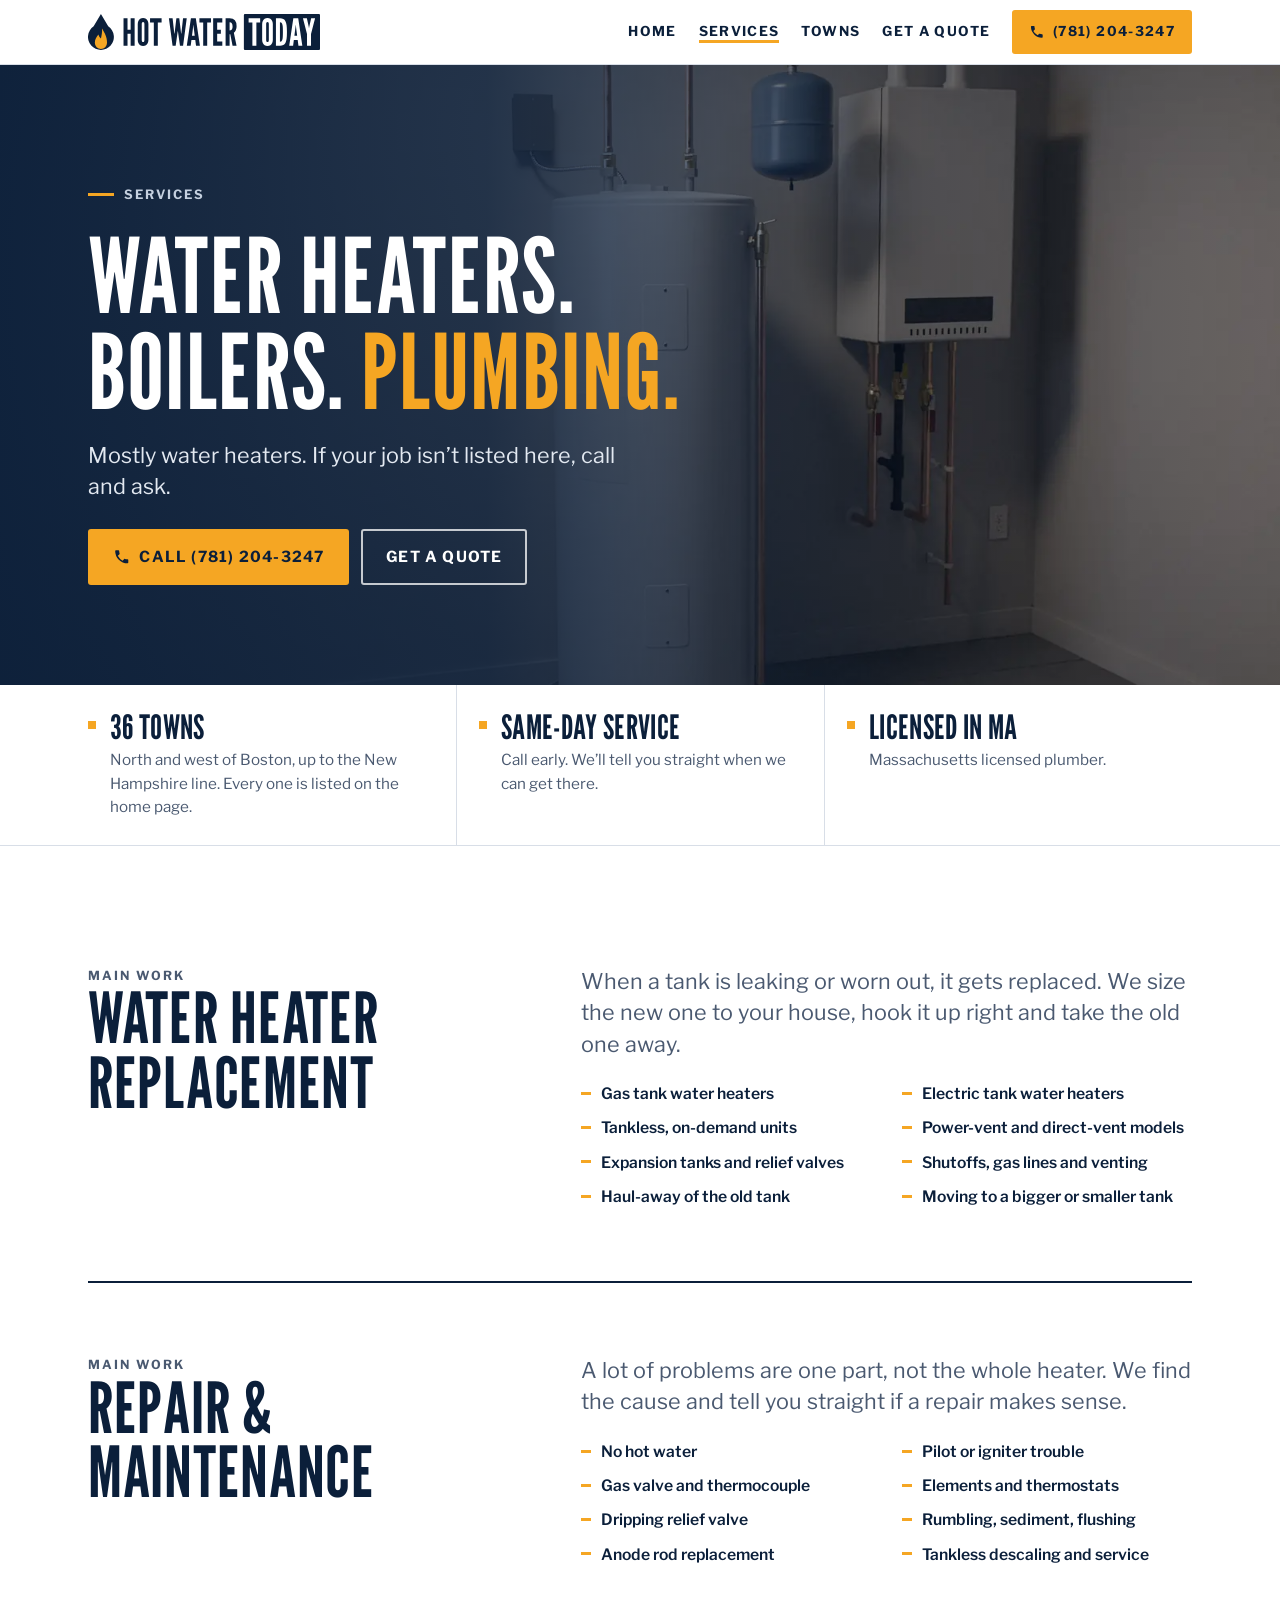
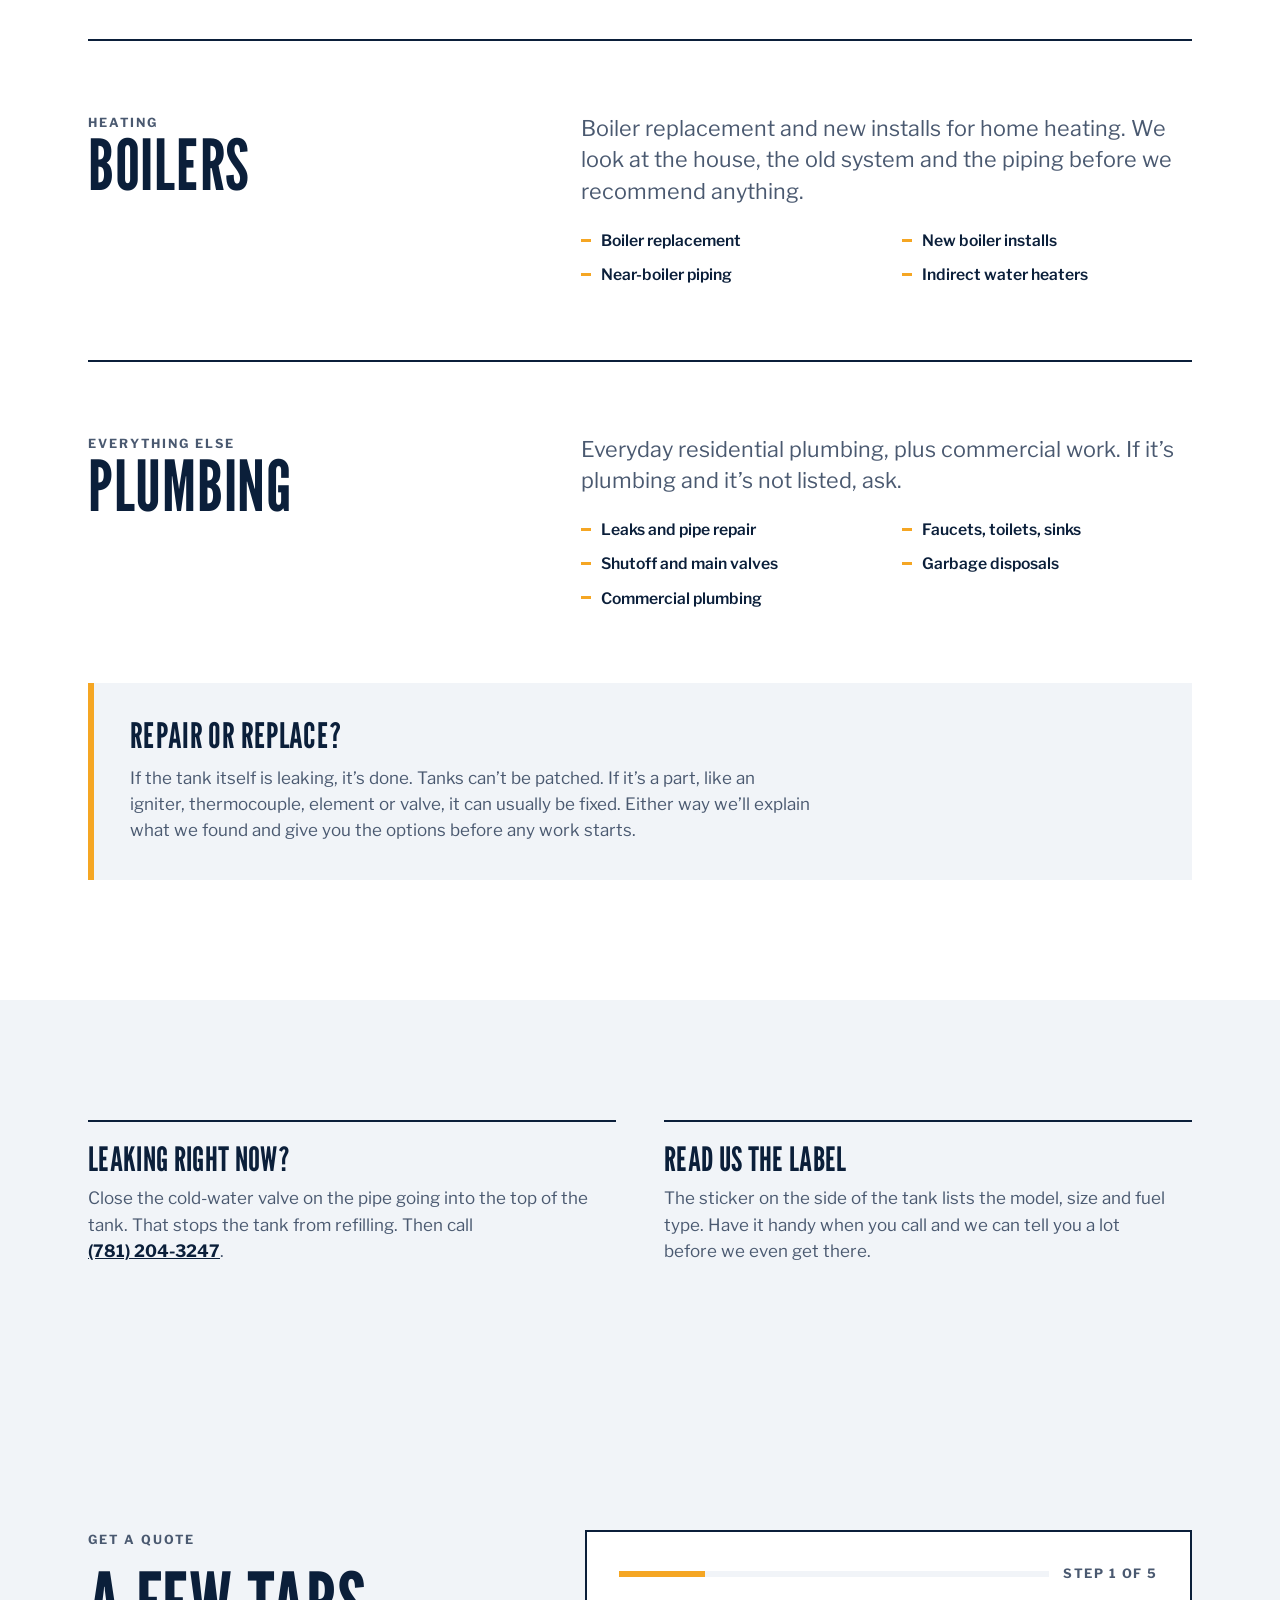
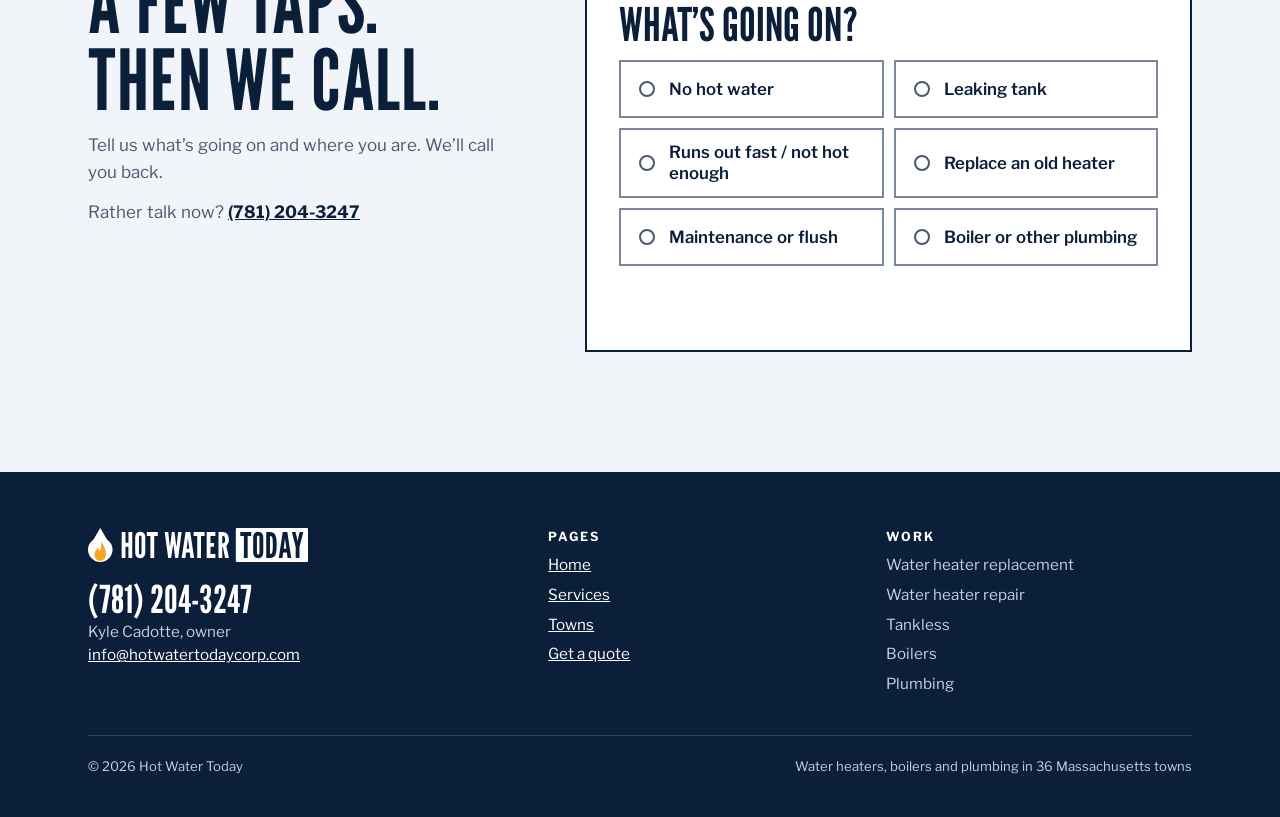
==== services.html @ 6592f3d6 "Hot Water Today Launch Pack site" ====
<!doctype html>
<html lang="en">
<head>
<meta charset="utf-8">
<meta name="viewport" content="width=device-width, initial-scale=1, viewport-fit=cover">
<title>Services | Hot Water Today | Water Heaters, Boilers & Plumbing</title>
<meta name="description" content="Water heater replacement and repair (gas, electric, tankless), boiler installs and residential and commercial plumbing in 36 Massachusetts towns. Call (781) 204-3247.">
<link rel="canonical" href="https://www.hotwatertodaycorp.com/services.html">
<meta name="theme-color" content="#0B1F3A">
<link rel="icon" href="favicon.svg" type="image/svg+xml">
<link rel="apple-touch-icon" href="apple-touch-icon.png">
<meta property="og:type" content="website">
<meta property="og:title" content="Services | Hot Water Today | Water Heaters, Boilers & Plumbing">
<meta property="og:description" content="Water heater replacement and repair (gas, electric, tankless), boiler installs and residential and commercial plumbing in 36 Massachusetts towns. Call (781) 204-3247.">
<meta property="og:image" content="https://www.hotwatertodaycorp.com/assets/og.jpg">
<link rel="preload" href="assets/fonts/league-gothic.woff2" as="font" type="font/woff2" crossorigin>
<link rel="preload" as="image" type="image/webp" imagesrcset="assets/img/utility-640.webp 640w, assets/img/utility-1024.webp 1024w, assets/img/utility-1600.webp 1600w" imagesizes="100vw">
<link rel="stylesheet" href="assets/site.css">
<script type="application/ld+json">
{"@context":"https://schema.org","@type":"Plumber","name":"Hot Water Today","founder":{"@type":"Person","name":"Kyle Cadotte"},"telephone":"+17812043247","email":"info@hotwatertodaycorp.com","url":"https://www.hotwatertodaycorp.com/","image":"https://www.hotwatertodaycorp.com/assets/og.jpg","areaServed":[{"@type":"City","name":"Andover, MA"}, {"@type":"City","name":"Arlington, MA"}, {"@type":"City","name":"Bedford, MA"}, {"@type":"City","name":"Belmont, MA"}, {"@type":"City","name":"Billerica, MA"}, {"@type":"City","name":"Brighton, MA"}, {"@type":"City","name":"Brookline, MA"}, {"@type":"City","name":"Burlington, MA"}, {"@type":"City","name":"Cambridge, MA"}, {"@type":"City","name":"Chelsea, MA"}, {"@type":"City","name":"Chelmsford, MA"}, {"@type":"City","name":"Dracut, MA"}, {"@type":"City","name":"Everett, MA"}, {"@type":"City","name":"Haverhill, MA"}, {"@type":"City","name":"Lawrence, MA"}, {"@type":"City","name":"Lexington, MA"}, {"@type":"City","name":"Lowell, MA"}, {"@type":"City","name":"Lynnfield, MA"}, {"@type":"City","name":"Malden, MA"}, {"@type":"City","name":"Medford, MA"}, {"@type":"City","name":"Melrose, MA"}, {"@type":"City","name":"Methuen, MA"}, {"@type":"City","name":"Newton, MA"}, {"@type":"City","name":"North Andover, MA"}, {"@type":"City","name":"North Reading, MA"}, {"@type":"City","name":"Reading, MA"}, {"@type":"City","name":"Revere, MA"}, {"@type":"City","name":"Saugus, MA"}, {"@type":"City","name":"Somerville, MA"}, {"@type":"City","name":"Stoneham, MA"}, {"@type":"City","name":"Tewksbury, MA"}, {"@type":"City","name":"Tyngsborough, MA"}, {"@type":"City","name":"Wakefield, MA"}, {"@type":"City","name":"Waltham, MA"}, {"@type":"City","name":"Wilmington, MA"}, {"@type":"City","name":"Woburn, MA"}]}
</script>
</head>
<body>
<a class="skip" href="#main">Skip to content</a>
<header class="site-header">
  <div class="wrap">
    <a class="brand" href="index.html" aria-label="Hot Water Today home"><img src="assets/logo.svg" alt="Hot Water Today" width="852" height="132"></a>
    <nav class="nav" aria-label="Main">
      <a class="wide" href="index.html">Home</a>
      <a href="services.html" aria-current="page">Services</a>
      <a class="wide" href="index.html#towns">Towns</a>
      <a class="wide" href="index.html#quote">Get a quote</a>
      <a class="btn btn-amber" href="tel:+17812043247"><svg viewBox="0 0 24 24" aria-hidden="true" fill="currentColor"><path d="M6.6 10.8a15.1 15.1 0 0 0 6.6 6.6l2.2-2.2c.3-.3.7-.4 1-.2 1.1.4 2.3.6 3.6.6.6 0 1 .4 1 1V20c0 .6-.4 1-1 1A17 17 0 0 1 3 4c0-.6.4-1 1-1h3.5c.6 0 1 .4 1 1 0 1.3.2 2.5.6 3.6.1.3 0 .7-.2 1l-2.3 2.2z"/></svg>(781) 204-3247</a>
    </nav>
  </div>
</header>
<main id="main">
<section class="hero compact" aria-labelledby="hero-h">
  <picture class="hero-img"><source type="image/webp" srcset="assets/img/utility-640.webp 640w, assets/img/utility-1024.webp 1024w, assets/img/utility-1600.webp 1600w" sizes="100vw"><img src="assets/img/utility-1024.jpg" srcset="assets/img/utility-640.jpg 640w, assets/img/utility-1024.jpg 1024w, assets/img/utility-1600.jpg 1600w" sizes="100vw" width="1800" height="1200" alt="A white tank water heater in a drain pan with copper piping and an expansion tank, next to a wall-hung boiler" style="object-position:62% 45%" fetchpriority="high"></picture>
  <div class="wrap hero-inner">
    <p class="kicker">Services</p>
    <h1 id="hero-h">Water heaters.<br>Boilers. <span class="hot">Plumbing.</span></h1>
    <p class="lead">Mostly water heaters. If your job isn’t listed here, call and ask.</p>
    <div class="hero-cta">
      <a class="btn btn-amber" href="tel:+17812043247"><svg viewBox="0 0 24 24" aria-hidden="true" fill="currentColor"><path d="M6.6 10.8a15.1 15.1 0 0 0 6.6 6.6l2.2-2.2c.3-.3.7-.4 1-.2 1.1.4 2.3.6 3.6.6.6 0 1 .4 1 1V20c0 .6-.4 1-1 1A17 17 0 0 1 3 4c0-.6.4-1 1-1h3.5c.6 0 1 .4 1 1 0 1.3.2 2.5.6 3.6.1.3 0 .7-.2 1l-2.3 2.2z"/></svg>Call (781) 204-3247</a>
      <a class="btn btn-ghost" href="#quote">Get a quote</a>
    </div>
  </div>
</section>
<section class="proof" aria-label="Service area, availability and license">
  <div class="wrap proof-grid">
    <a class="proof-item" href="index.html#towns"><strong>36 towns</strong><span>North and west of Boston, up to the New Hampshire line. Every one is listed on the home page.</span></a>
    <div class="proof-item"><strong>Same-day service</strong><span>Call early. We’ll tell you straight when we can get there.</span></div>
    <div class="proof-item"><strong>Licensed in MA</strong><span>Massachusetts licensed plumber.</span></div>
  </div>
</section>

<section class="section">
  <div class="wrap">
    <article class="svc-detail" id="replacement">
      <div><p class="label">Main work</p><h2>Water heater replacement</h2></div>
      <div class="svc-body">
        <p class="lead">When a tank is leaking or worn out, it gets replaced. We size the new one to your house, hook it up right and take the old one away.</p>
        <ul class="ticks"><li>Gas tank water heaters</li><li>Electric tank water heaters</li><li>Tankless, on-demand units</li><li>Power-vent and direct-vent models</li><li>Expansion tanks and relief valves</li><li>Shutoffs, gas lines and venting</li><li>Haul-away of the old tank</li><li>Moving to a bigger or smaller tank</li></ul>
      </div>
    </article>

    <article class="svc-detail" id="repair">
      <div><p class="label">Main work</p><h2>Repair &amp; maintenance</h2></div>
      <div class="svc-body">
        <p class="lead">A lot of problems are one part, not the whole heater. We find the cause and tell you straight if a repair makes sense.</p>
        <ul class="ticks"><li>No hot water</li><li>Pilot or igniter trouble</li><li>Gas valve and thermocouple</li><li>Elements and thermostats</li><li>Dripping relief valve</li><li>Rumbling, sediment, flushing</li><li>Anode rod replacement</li><li>Tankless descaling and service</li></ul>
      </div>
    </article>

    <article class="svc-detail" id="boilers">
      <div><p class="label">Heating</p><h2>Boilers</h2></div>
      <div class="svc-body">
        <p class="lead">Boiler replacement and new installs for home heating. We look at the house, the old system and the piping before we recommend anything.</p>
        <ul class="ticks"><li>Boiler replacement</li><li>New boiler installs</li><li>Near-boiler piping</li><li>Indirect water heaters</li></ul>
      </div>
    </article>

    <article class="svc-detail" id="plumbing">
      <div><p class="label">Everything else</p><h2>Plumbing</h2></div>
      <div class="svc-body">
        <p class="lead">Everyday residential plumbing, plus commercial work. If it’s plumbing and it’s not listed, ask.</p>
        <ul class="ticks"><li>Leaks and pipe repair</li><li>Faucets, toilets, sinks</li><li>Shutoff and main valves</li><li>Garbage disposals</li><li>Commercial plumbing</li></ul>
      </div>
    </article>

    <div class="callout">
      <h3>Repair or replace?</h3>
      <p>If the tank itself is leaking, it’s done. Tanks can’t be patched. If it’s a part, like an igniter, thermocouple, element or valve, it can usually be fixed. Either way we’ll explain what we found and give you the options before any work starts.</p>
    </div>
  </div>
</section>
<section class="section mist" aria-label="Before you call">
  <div class="wrap tips">
    <div class="tip">
      <h3>Leaking right now?</h3>
      <p>Close the cold-water valve on the pipe going into the top of the tank. That stops the tank from refilling. Then call <a href="tel:+17812043247">(781) 204-3247</a>.</p>
    </div>
    <div class="tip">
      <h3>Read us the label</h3>
      <p>The sticker on the side of the tank lists the model, size and fuel type. Have it handy when you call and we can tell you a lot before we even get there.</p>
    </div>
  </div>
</section>
<section class="section mist" id="quote" aria-labelledby="quote-h">
  <div class="wrap quote-grid">
    <div class="quote-intro">
      <p class="label">Get a quote</p>
      <h2 id="quote-h">A few taps.<br>Then we call.</h2>
      <p>Tell us what’s going on and where you are. We’ll call you back.</p>
      <p>Rather talk now? <a href="tel:+17812043247">(781) 204-3247</a></p>
    </div>
    <form class="lead-form" id="lead-form" action="https://formsubmit.co/rcummins1025@gmail.com" method="POST">
      <input type="hidden" name="_subject" value="TEST Hot Water Today lead">
      <input type="hidden" name="_template" value="table">
      <input type="hidden" name="_captcha" value="false">
      <input type="hidden" name="_next" value="https://www.hotwatertodaycorp.com/thanks.html">
      <div class="hp" aria-hidden="true"><input type="text" name="_honey" tabindex="-1" autocomplete="off"></div>
      <div class="lead-progress" aria-hidden="true"><span class="lead-bar"><span></span></span><span class="lead-count">Step 1 of 5</span></div>
      <fieldset class="step">
        <legend>What’s going on?</legend>
        <div class="opts">
          <label class="opt"><input type="radio" name="Issue" value="No hot water" required><span>No hot water</span></label>
          <label class="opt"><input type="radio" name="Issue" value="Leaking tank" required><span>Leaking tank</span></label>
          <label class="opt"><input type="radio" name="Issue" value="Runs out fast or not hot enough" required><span>Runs out fast / not hot enough</span></label>
          <label class="opt"><input type="radio" name="Issue" value="Replace an old heater" required><span>Replace an old heater</span></label>
          <label class="opt"><input type="radio" name="Issue" value="Maintenance or flush" required><span>Maintenance or flush</span></label>
          <label class="opt"><input type="radio" name="Issue" value="Boiler or other plumbing" required><span>Boiler or other plumbing</span></label>
        </div>
        <button class="btn btn-navy next" type="button" hidden>Next</button>
      </fieldset>
      <fieldset class="step" data-skip-unless-heater>
        <legend>What kind of heater?</legend>
        <div class="opts">
          <label class="opt"><input type="radio" name="Heater type" value="Gas tank"><span>Gas tank</span></label>
          <label class="opt"><input type="radio" name="Heater type" value="Electric tank"><span>Electric tank</span></label>
          <label class="opt"><input type="radio" name="Heater type" value="Tankless"><span>Tankless</span></label>
          <label class="opt"><input type="radio" name="Heater type" value="Not sure"><span>Not sure</span></label>
        </div>
        <button class="btn btn-navy next" type="button" hidden>Next</button>
      </fieldset>
      <fieldset class="step">
        <legend>How soon?</legend>
        <div class="opts">
          <label class="opt"><input type="radio" name="How soon" value="Today, it&#x27;s urgent" required><span>Today. It’s urgent</span></label>
          <label class="opt"><input type="radio" name="How soon" value="This week" required><span>This week</span></label>
          <label class="opt"><input type="radio" name="How soon" value="Just getting a quote" required><span>Just getting a quote</span></label>
        </div>
        <button class="btn btn-navy next" type="button" hidden>Next</button>
      </fieldset>
      <fieldset class="step step-town">
        <legend>Which town?</legend>
        <div class="field">
          <label for="lead-town">Your town</label>
          <select id="lead-town" name="Town" required>
            <option value="">Choose your town</option>
            <option>Andover</option>
            <option>Arlington</option>
            <option>Bedford</option>
            <option>Belmont</option>
            <option>Billerica</option>
            <option>Brighton</option>
            <option>Brookline</option>
            <option>Burlington</option>
            <option>Cambridge</option>
            <option>Chelsea</option>
            <option>Chelmsford</option>
            <option>Dracut</option>
            <option>Everett</option>
            <option>Haverhill</option>
            <option>Lawrence</option>
            <option>Lexington</option>
            <option>Lowell</option>
            <option>Lynnfield</option>
            <option>Malden</option>
            <option>Medford</option>
            <option>Melrose</option>
            <option>Methuen</option>
            <option>Newton</option>
            <option>North Andover</option>
            <option>North Reading</option>
            <option>Reading</option>
            <option>Revere</option>
            <option>Saugus</option>
            <option>Somerville</option>
            <option>Stoneham</option>
            <option>Tewksbury</option>
            <option>Tyngsborough</option>
            <option>Wakefield</option>
            <option>Waltham</option>
            <option>Wilmington</option>
            <option>Woburn</option>
            <option value="Other">Somewhere else</option>
          </select>
        </div>
        <div class="field">
          <label for="lead-town-other">Not on the list? Type your town</label>
          <input id="lead-town-other" name="Other town" type="text" autocomplete="address-level2">
        </div>
        <p class="field-err" id="town-err" aria-live="polite"></p>
        <button class="btn btn-navy next" type="button">Next</button>
      </fieldset>
      <fieldset class="step">
        <legend>Who should we call?</legend>
        <div class="field">
          <label for="lead-name">Name</label>
          <input id="lead-name" name="Name" type="text" autocomplete="name" required>
        </div>
        <div class="field">
          <label for="lead-phone">Phone</label>
          <input id="lead-phone" name="Phone" type="tel" autocomplete="tel" inputmode="tel" required>
        </div>
        <div class="field">
          <label for="lead-note">Anything else? <small>(optional)</small></label>
          <textarea id="lead-note" name="Note" placeholder="Age of the heater, where it is, what you’re seeing"></textarea>
        </div>
        <p class="field-err" id="lead-err" aria-live="polite"></p>
        <div class="lead-actions">
          <button class="btn btn-amber" type="submit">Send request</button>
        </div>
        <p class="lead-status" role="status" aria-live="polite"></p>
        <p class="lead-note">Leaking right now? Don’t wait on the form. Call <a href="tel:+17812043247">(781) 204-3247</a>.</p>
      </fieldset>
      <button class="back" type="button" hidden>&larr; Back</button>
    </form>
  </div>
</section>
</main>
<footer class="site-footer">
  <div class="wrap">
    <div class="cols">
      <div>
        <img src="assets/logo-white.svg" alt="Hot Water Today" width="852" height="132">
        <a class="foot-phone" href="tel:+17812043247">(781) 204-3247</a>
        <p>Kyle Cadotte, owner<br><a href="mailto:info@hotwatertodaycorp.com">info@hotwatertodaycorp.com</a></p>
      </div>
      <div>
        <h2>Pages</h2>
        <ul><li><a href="index.html">Home</a></li><li><a href="services.html">Services</a></li><li><a href="index.html#towns">Towns</a></li><li><a href="index.html#quote">Get a quote</a></li></ul>
      </div>
      <div>
        <h2>Work</h2>
        <ul><li>Water heater replacement</li><li>Water heater repair</li><li>Tankless</li><li>Boilers</li><li>Plumbing</li></ul>
      </div>
    </div>
    <div class="legal"><span>&copy; <span class="yr">2026</span> Hot Water Today</span><span>Water heaters, boilers and plumbing in 36 Massachusetts towns</span></div>
  </div>
</footer>
<nav class="call-bar" aria-label="Call or get a quote">
  <a class="call" href="tel:+17812043247"><svg viewBox="0 0 24 24" aria-hidden="true" fill="currentColor"><path d="M6.6 10.8a15.1 15.1 0 0 0 6.6 6.6l2.2-2.2c.3-.3.7-.4 1-.2 1.1.4 2.3.6 3.6.6.6 0 1 .4 1 1V20c0 .6-.4 1-1 1A17 17 0 0 1 3 4c0-.6.4-1 1-1h3.5c.6 0 1 .4 1 1 0 1.3.2 2.5.6 3.6.1.3 0 .7-.2 1l-2.3 2.2z"/></svg>(781) 204-3247</a>
  <a class="quote" href="#quote">Quote</a>
</nav>
<script src="assets/site.js" defer></script>
<script>document.querySelectorAll('.yr').forEach(function(e){e.textContent=new Date().getFullYear()});</script>
</body>
</html>
---- assets/site.css ----
/* Layout: van-door signage. Condensed caps, hard-cropped photo panels,
   navy and white throughout, amber only for heat and for the things you tap. */
@font-face {
  font-family: "League Gothic";
  src: url("fonts/league-gothic.woff2") format("woff2");
  font-weight: 400;
  font-display: swap;
}
@font-face {
  font-family: "Libre Franklin";
  src: url("fonts/libre-franklin.woff2") format("woff2");
  font-weight: 100 900;
  font-display: swap;
}

:root {
  --navy: #0B1F3A;
  --navy-2: #132B4D;
  --navy-line: rgba(255, 255, 255, 0.16);
  --paper: #FFFFFF;
  --mist: #F1F4F8;
  --line: #D8DEE7;
  --field-line: #7A879A;
  --ink: #0B1F3A;
  --muted: #4A5970;
  --on-navy: #C5D0DF;
  --amber: #F5A623;
  --amber-hot: #FFB940;
  --display: "League Gothic", "Oswald", "Arial Narrow", "Roboto Condensed", Impact, sans-serif;
  --body: "Libre Franklin", "Franklin Gothic Book", "Helvetica Neue", Arial, sans-serif;
  --gutter: clamp(16px, 5vw, 48px);
  --max: 1200px;
  --bar-h: 64px;
  color-scheme: light;
}

*, *::before, *::after { box-sizing: border-box; }
[hidden] { display: none !important; }
html { -webkit-text-size-adjust: 100%; scroll-behavior: smooth; scroll-padding-top: 80px; scroll-padding-bottom: calc(var(--bar-h) + env(safe-area-inset-bottom, 0px) + 16px); }
@media (prefers-reduced-motion: reduce) { html { scroll-behavior: auto; } *, *::before, *::after { transition: none !important; } }
body {
  margin: 0;
  background: var(--paper);
  color: var(--ink);
  font-family: var(--body);
  font-size: 1.0625rem;
  line-height: 1.55;
  padding-bottom: calc(var(--bar-h) + env(safe-area-inset-bottom, 0px));
}
img { max-width: 100%; display: block; }
a { color: inherit; }
p { margin: 0; }
h1, h2, h3 { margin: 0; font-weight: 400; text-wrap: balance; }
:focus-visible { outline: 3px solid var(--navy); outline-offset: 3px; }
.hero :focus-visible, .towns :focus-visible, .site-footer :focus-visible, .call-bar :focus-visible, .thanks-band :focus-visible { outline-color: var(--amber); }
a[href^="tel:"] { white-space: nowrap; }

.wrap { width: 100%; max-width: var(--max); margin-inline: auto; padding-inline: var(--gutter); }
.skip { position: absolute; left: -9999px; }
.skip:focus { left: 16px; top: 12px; z-index: 100; background: var(--amber); color: var(--navy); padding: 10px 14px; font-weight: 700; }

/* Type */
.display, h1, h2 { font-family: var(--display); text-transform: uppercase; letter-spacing: 0.01em; line-height: 0.92; }
h1 { font-size: clamp(3.6rem, 17vw, 8.5rem); }
h2 { font-size: clamp(2.8rem, 11vw, 5.25rem); }
h3 { font-family: var(--display); text-transform: uppercase; font-size: clamp(2rem, 7vw, 2.75rem); line-height: 0.95; letter-spacing: 0.01em; }
.label { font-size: 0.78rem; font-weight: 700; letter-spacing: 0.16em; text-transform: uppercase; color: var(--muted); }
.lead { font-size: clamp(1.15rem, 3.6vw, 1.35rem); line-height: 1.45; max-width: 32em; }
.hot { color: var(--amber); }

/* Buttons */
.btn {
  display: inline-flex; align-items: center; justify-content: center; gap: 0.6em;
  min-height: 56px; padding: 0 1.5em; border: 2px solid transparent; border-radius: 3px;
  font: 700 0.95rem/1 var(--body); letter-spacing: 0.08em; text-transform: uppercase;
  text-decoration: none; cursor: pointer; transition: background-color .15s, border-color .15s, color .15s;
}
.btn svg { width: 1.15em; height: 1.15em; flex: none; }
.btn-amber { background: var(--amber); color: var(--navy); }
.btn-amber:hover { background: var(--amber-hot); }
.btn-ghost { border-color: rgba(255, 255, 255, 0.75); color: #fff; }
.btn-ghost:hover { background: rgba(255, 255, 255, 0.1); }
.btn-navy { background: var(--navy); color: #fff; }
.btn-navy:hover { background: var(--navy-2); }

/* Header */
.site-header {
  position: sticky; top: 0; z-index: 40;
  background: var(--paper); border-bottom: 1px solid var(--line);
}
.site-header .wrap { display: flex; align-items: center; justify-content: space-between; gap: 16px; min-height: 64px; }
.brand { display: block; flex: none; }
.brand img { height: 30px; width: auto; }
.nav { display: flex; align-items: center; gap: 22px; }
.nav a { text-decoration: none; font-weight: 700; font-size: 0.85rem; letter-spacing: 0.1em; text-transform: uppercase; }
.nav a:hover { color: var(--muted); }
.nav a[aria-current="page"] { box-shadow: inset 0 -3px 0 var(--amber); }
.nav .wide { display: none; }
.nav .btn { min-height: 44px; padding: 0 1.1em; display: none; }

/* Hero */
.hero { position: relative; background: var(--navy); color: #fff; overflow: hidden; isolation: isolate; }
.hero-img, .hero-img img { position: absolute; inset: 0; width: 100%; height: 100%; }
.hero-img { z-index: -2; }
.hero-img img { object-fit: cover; }
.hero::before {
  content: ""; position: absolute; inset: 0; z-index: -1;
  background: linear-gradient(180deg, rgba(11, 31, 58, 0.35) 0%, rgba(11, 31, 58, 0.78) 42%, rgba(11, 31, 58, 0.97) 70%, var(--navy) 100%);
}
.hero-inner { padding-block: clamp(190px, 52vw, 300px) 44px; display: grid; gap: 22px; }
.hero .kicker { font-size: 0.8rem; font-weight: 700; letter-spacing: 0.16em; text-transform: uppercase; color: var(--on-navy); display: flex; align-items: center; gap: 10px; }
.hero .kicker::before { content: ""; width: 26px; height: 3px; background: var(--amber); }
.hero h1 { max-width: 9em; }
.hero .lead { color: #E3E9F1; max-width: 26em; }
.hero-cta { display: flex; flex-wrap: wrap; gap: 12px; margin-top: 4px; }
.hero-cta .btn { flex: 1 1 220px; }
.hero-sub { font-size: 0.9rem; color: var(--on-navy); }
.hero.compact .hero-inner { padding-block: clamp(150px, 40vw, 220px) 40px; }
.hero.compact h1 { font-size: clamp(3rem, 13vw, 6.5rem); max-width: 11em; }

/* Proof strip */
.proof { border-bottom: 1px solid var(--line); }
.proof-grid { display: grid; grid-template-columns: 1fr; }
.proof-item { display: grid; align-content: start; gap: 4px; padding-block: 20px; border-top: 1px solid var(--line); text-decoration: none; position: relative; padding-left: 22px; }
.proof-item:first-child { border-top: 0; }
.proof-item::before { content: ""; position: absolute; left: 0; top: 28px; width: 8px; height: 8px; background: var(--amber); }
.proof-item strong { font-family: var(--display); font-weight: 400; text-transform: uppercase; font-size: 2.1rem; line-height: 1; letter-spacing: 0.01em; }
.proof-item span { color: var(--muted); font-size: 0.95rem; max-width: 24em; }
a.proof-item:hover strong { text-decoration: underline; text-decoration-thickness: 3px; text-underline-offset: 4px; text-decoration-color: var(--amber); }

/* Sections */
.section { padding-block: clamp(64px, 12vw, 120px); }
.section-head { display: grid; gap: 14px; margin-bottom: clamp(36px, 7vw, 64px); }
.section-head .lead { color: var(--muted); }
.mist { background: var(--mist); }

/* Services (home) */
.svc-feature { display: grid; gap: 36px; }
.svc-photo { margin: 0; position: relative; overflow: hidden; background: var(--navy); aspect-ratio: 4 / 3; }
.svc-photo img { width: 100%; height: 100%; object-fit: cover; }
.svc-photo figcaption { position: absolute; left: 0; bottom: 0; background: var(--navy); color: #fff; font-size: 0.75rem; font-weight: 700; letter-spacing: 0.14em; text-transform: uppercase; padding: 8px 12px; }
.svc-list { display: grid; }
.svc { display: grid; gap: 12px; padding-block: 26px; border-top: 2px solid var(--navy); }
.svc:first-child { padding-top: 0; border-top: 0; }
.svc p { color: var(--muted); max-width: 34em; }
.ticks { list-style: none; margin: 4px 0 0; padding: 0; display: grid; gap: 6px 24px; }
.ticks li { position: relative; padding-left: 20px; font-weight: 600; font-size: 0.98rem; }
.ticks li::before { content: ""; position: absolute; left: 0; top: 0.62em; width: 10px; height: 3px; background: var(--amber); }
.svc-more { display: grid; gap: 0; margin-top: clamp(40px, 8vw, 72px); border-top: 1px solid var(--line); }
.svc-more > div { display: grid; gap: 6px; padding-block: 22px; border-bottom: 1px solid var(--line); }
.svc-more h3 { font-size: 2rem; }
.svc-more p { color: var(--muted); }
.text-link { display: inline-flex; align-items: center; gap: 10px; margin-top: 32px; font-weight: 700; letter-spacing: 0.1em; text-transform: uppercase; font-size: 0.9rem; text-decoration: none; border-bottom: 3px solid var(--amber); padding-bottom: 4px; }
.text-link:hover { border-color: var(--navy); }

/* Tips */
.tips { display: grid; gap: 0; }
.tip { padding-block: 26px; border-top: 1px solid var(--line); display: grid; gap: 10px; }
.tip:first-child { border-top: 0; padding-top: 0; }
.tip h3 { font-size: 2.1rem; }
.tip p { color: var(--muted); max-width: 30em; }
.tip a { font-weight: 700; color: var(--ink); white-space: nowrap; }

/* Towns */
.towns { background: var(--navy); color: #fff; }
.towns-photo { position: relative; height: clamp(260px, 62vw, 520px); overflow: hidden; }
.towns-photo img { width: 100%; height: 100%; object-fit: cover; }
.towns-photo::after { content: ""; position: absolute; inset: 0; background: linear-gradient(180deg, rgba(11, 31, 58, 0.1) 0%, rgba(11, 31, 58, 0.45) 55%, var(--navy) 100%); }
.towns-inner { position: relative; margin-top: clamp(-120px, -14vw, -64px); padding-bottom: clamp(64px, 12vw, 120px); display: grid; gap: 18px; }
.towns .label { color: var(--on-navy); }
.town-list { list-style: none; margin: 18px 0 0; padding: 0; font-family: var(--display); text-transform: uppercase; font-size: clamp(1.7rem, 7.4vw, 3rem); line-height: 1.12; letter-spacing: 0.015em; }
.town-list li { display: inline; }
.town-list li:not(:last-child)::after { content: "\00a0/ "; content: "\00a0/ " / ""; color: var(--amber); }
.towns-note { color: var(--on-navy); max-width: 30em; }
.towns-note a { color: #fff; font-weight: 700; white-space: nowrap; }

/* Quote form */
.quote-grid { display: grid; gap: 32px; }
.quote-intro { display: grid; gap: 14px; align-content: start; }
.quote-intro p { color: var(--muted); }
.quote-intro a { font-weight: 700; color: var(--ink); white-space: nowrap; }
.lead-form { background: var(--paper); border: 2px solid var(--navy); padding: clamp(18px, 5vw, 32px); display: grid; gap: 18px; }
.lead-progress { display: flex; align-items: center; gap: 14px; font-size: 0.8rem; font-weight: 700; letter-spacing: 0.12em; text-transform: uppercase; color: var(--muted); }
.lead-bar { flex: 1; height: 6px; background: var(--mist); position: relative; }
.lead-bar span { position: absolute; inset: 0 auto 0 0; width: 20%; background: var(--amber); transition: width .25s ease; }
.lead-progress { display: none; }
.lead-form.js .lead-progress { display: flex; }
.step { border: 0; margin: 0; padding: 0; min-width: 0; display: grid; gap: 14px; }
.step + .step { margin-top: 18px; }
.lead-form.js .step + .step { margin-top: 0; }
.step legend { font-family: var(--display); text-transform: uppercase; font-size: clamp(2.1rem, 8vw, 2.9rem); line-height: 0.95; padding: 0; margin-bottom: 14px; outline: none; }
.opts { display: grid; gap: 10px; }
.opt { position: relative; display: grid; cursor: pointer; }
.opt input { position: absolute; opacity: 0; width: 1px; height: 1px; }
.opt span {
  display: flex; align-items: center; min-height: 58px; padding: 12px 18px 12px 48px;
  border: 2px solid var(--field-line); background: var(--paper); font-weight: 600; font-size: 1.05rem; line-height: 1.25;
  position: relative; transition: border-color .12s, background-color .12s, color .12s;
}
.opt span::before { content: ""; position: absolute; left: 18px; top: 50%; width: 16px; height: 16px; margin-top: -8px; border: 2px solid var(--muted); border-radius: 50%; }
.opt:hover span { border-color: var(--navy); }
.opt input:focus-visible + span { outline: 3px solid var(--amber); outline-offset: 2px; }
.opt input:checked + span { background: var(--navy); border-color: var(--navy); color: #fff; }
.opt input:checked + span::before { border-color: var(--amber); background: var(--amber); box-shadow: inset 0 0 0 3px var(--navy); }
.field { display: grid; gap: 6px; }
.field label { font-weight: 700; font-size: 0.85rem; letter-spacing: 0.08em; text-transform: uppercase; }
.field label small { font-weight: 500; letter-spacing: 0; text-transform: none; color: var(--muted); font-size: 0.85rem; }
.field input, .field select, .field textarea {
  width: 100%; min-height: 56px; padding: 12px 14px; border: 2px solid var(--field-line); border-radius: 0; background: var(--paper);
  font: 500 1.05rem/1.3 var(--body); color: var(--ink); appearance: none;
}
.field select { background-image: linear-gradient(45deg, transparent 50%, var(--navy) 50%), linear-gradient(135deg, var(--navy) 50%, transparent 50%); background-position: calc(100% - 22px) 50%, calc(100% - 16px) 50%; background-size: 6px 6px; background-repeat: no-repeat; padding-right: 44px; }
.field textarea { min-height: 96px; resize: vertical; }
.field input:focus, .field select:focus, .field textarea:focus { border-color: var(--navy); outline: none; box-shadow: 0 0 0 3px rgba(245, 166, 35, 0.55); }
.field [aria-invalid="true"] { border-color: #B42318; }
.lead-actions { display: flex; flex-wrap: wrap; gap: 12px; align-items: center; justify-content: space-between; }
.lead-actions .btn-amber { flex: 1 1 200px; }
.back { background: none; border: 0; padding: 10px 0; font: 700 0.85rem/1 var(--body); letter-spacing: 0.12em; text-transform: uppercase; color: var(--muted); cursor: pointer; }
.back:hover { color: var(--ink); }
.lead-form .next { justify-self: start; }
.lead-status { font-weight: 600; }
.field-err { color: #B42318; font-weight: 600; font-size: 0.95rem; }
.field-err:empty { display: none; }
.lead-status, .field-err { scroll-margin-bottom: calc(var(--bar-h) + 24px); }
.lead-status:empty { display: none; }
.lead-status.err { color: #B42318; }
.lead-status a { color: inherit; }
.hp { position: absolute; left: -9999px; width: 1px; height: 1px; overflow: hidden; }
.lead-note { font-size: 0.85rem; color: var(--muted); }
.lead-form.js .step[hidden] { display: none; }

/* Services page */
.svc-detail { display: grid; gap: 28px; padding-block: clamp(40px, 8vw, 72px); border-top: 2px solid var(--navy); }
.svc-detail:first-of-type { border-top: 0; padding-top: 0; }
.svc-detail .lead { color: var(--muted); }
.svc-detail .ticks { gap: 10px 32px; }
.svc-detail h2 { font-size: clamp(2.6rem, 10vw, 4.4rem); }
.callout { background: var(--mist); padding: clamp(22px, 5vw, 36px); display: grid; gap: 12px; border-left: 6px solid var(--amber); }
.callout h2, .callout h3 { font-size: 2.2rem; }
.callout a { font-weight: 700; }
.callout p { color: var(--muted); max-width: 40em; }

/* Thanks */
.thanks-band { background: var(--navy); color: #fff; }
.thanks { padding-block: clamp(64px, 14vw, 128px); display: grid; gap: 20px; }
.thanks .label { color: var(--on-navy); }
.thanks .lead { color: #E3E9F1; }

/* Footer */
.site-footer { background: var(--navy); color: var(--on-navy); padding-block: 56px 40px; font-size: 0.95rem; }
.site-footer .cols { display: grid; gap: 32px; }
.site-footer img { height: 34px; width: auto; }
.site-footer a { color: #fff; }
.site-footer h2 { margin: 0 0 8px; color: #fff; font: 700 0.78rem/1.4 var(--body); letter-spacing: 0.16em; text-transform: uppercase; }
.site-footer ul { list-style: none; margin: 0; padding: 0; display: grid; gap: 6px; }
.foot-phone { font-family: var(--display); font-size: 2.4rem; line-height: 1; color: #fff; text-decoration: none; display: inline-block; margin-top: 18px; }
.legal { border-top: 1px solid var(--navy-line); margin-top: 40px; padding-top: 20px; font-size: 0.82rem; display: flex; flex-wrap: wrap; gap: 8px 24px; justify-content: space-between; }

/* Sticky mobile call bar */
.call-bar {
  position: fixed; left: 0; right: 0; bottom: 0; z-index: 50; display: flex;
  padding-bottom: env(safe-area-inset-bottom, 0px); background: var(--navy);
  box-shadow: 0 -6px 20px rgba(11, 31, 58, 0.25);
}
.call-bar a { display: flex; align-items: center; justify-content: center; gap: 10px; min-height: var(--bar-h); text-decoration: none; font-weight: 800; letter-spacing: 0.06em; text-transform: uppercase; }
.call-bar .call { flex: 1 1 68%; background: var(--amber); color: var(--navy); font-size: 1.05rem; }
.call-bar .call svg { width: 20px; height: 20px; }
.call-bar .quote { flex: 1 1 32%; color: #fff; font-size: 0.9rem; }

@media (min-width: 640px) {
  .proof-grid { grid-template-columns: repeat(3, 1fr); }
  .proof-item { border-top: 0; border-left: 1px solid var(--line); padding: 26px 22px 26px 44px; }
  .proof-item:first-child { border-left: 0; padding-left: 22px; }
  .proof-item::before { left: 22px; top: 36px; }
  .proof-item:first-child::before { left: 0; }
  .proof-item:not(:first-child)::before { left: 22px; }
  .proof-item:not(:first-child) { padding-left: 44px; }
  .opts { grid-template-columns: 1fr 1fr; }
  .ticks { grid-template-columns: 1fr 1fr; }
  .svc-more { grid-template-columns: repeat(3, 1fr); border-top: 0; gap: 32px; }
  .svc-more > div { border-bottom: 0; border-top: 2px solid var(--navy); padding-top: 18px; }
  .tips { grid-template-columns: 1fr 1fr; gap: 48px; }
  .tip, .tip:first-child { border-top: 2px solid var(--navy); padding-top: 22px; }
  .site-footer .cols { grid-template-columns: 1.4fr 1fr 1fr; }
}
@media (min-width: 960px) {
  body { padding-bottom: 0; }
  html { scroll-padding-bottom: 0; }
  .call-bar { display: none; }
  .brand img { height: 36px; }
  .nav .wide, .nav .btn { display: inline-flex; }
  .nav .narrow { display: none; }
  .hero::before { background: linear-gradient(90deg, rgba(11, 31, 58, 0.96) 0%, rgba(11, 31, 58, 0.86) 38%, rgba(11, 31, 58, 0.35) 72%, rgba(11, 31, 58, 0.15) 100%); }
  .hero-inner { padding-block: 150px 130px; }
  .hero-cta .btn { flex: 0 0 auto; }
  .hero.compact .hero-inner { padding-block: 120px 100px; }
  .svc-feature { grid-template-columns: 5fr 6fr; gap: 64px; align-items: start; }
  .svc-photo { aspect-ratio: 4 / 5; position: sticky; top: 96px; }
  .quote-grid { grid-template-columns: 5fr 7fr; gap: 64px; align-items: start; }
  .quote-intro { position: sticky; top: 104px; }
  .svc-detail { grid-template-columns: 5fr 7fr; gap: 56px; }
  .towns-inner { margin-top: -150px; }
}
.svc-body { display: grid; gap: 18px; }
.lead-form:not(.js) .next, .lead-form:not(.js) .back { display: none; }
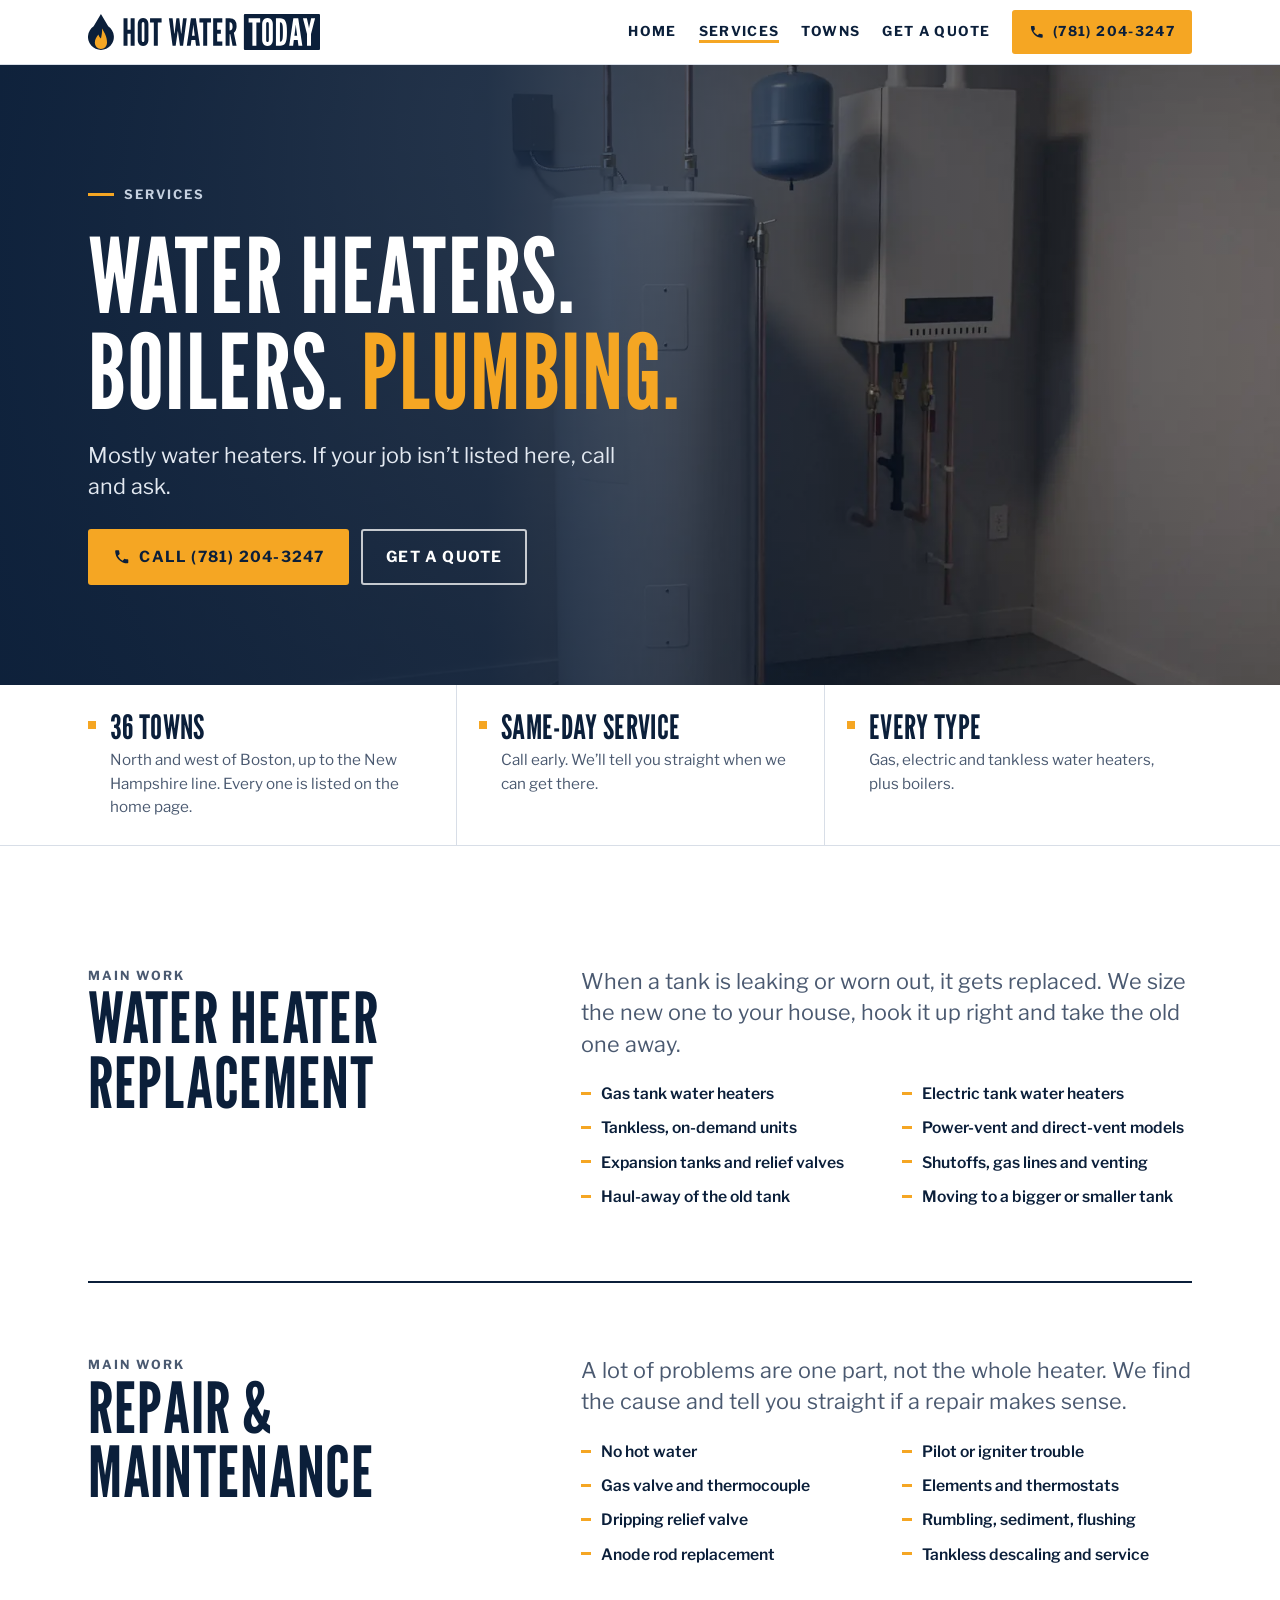
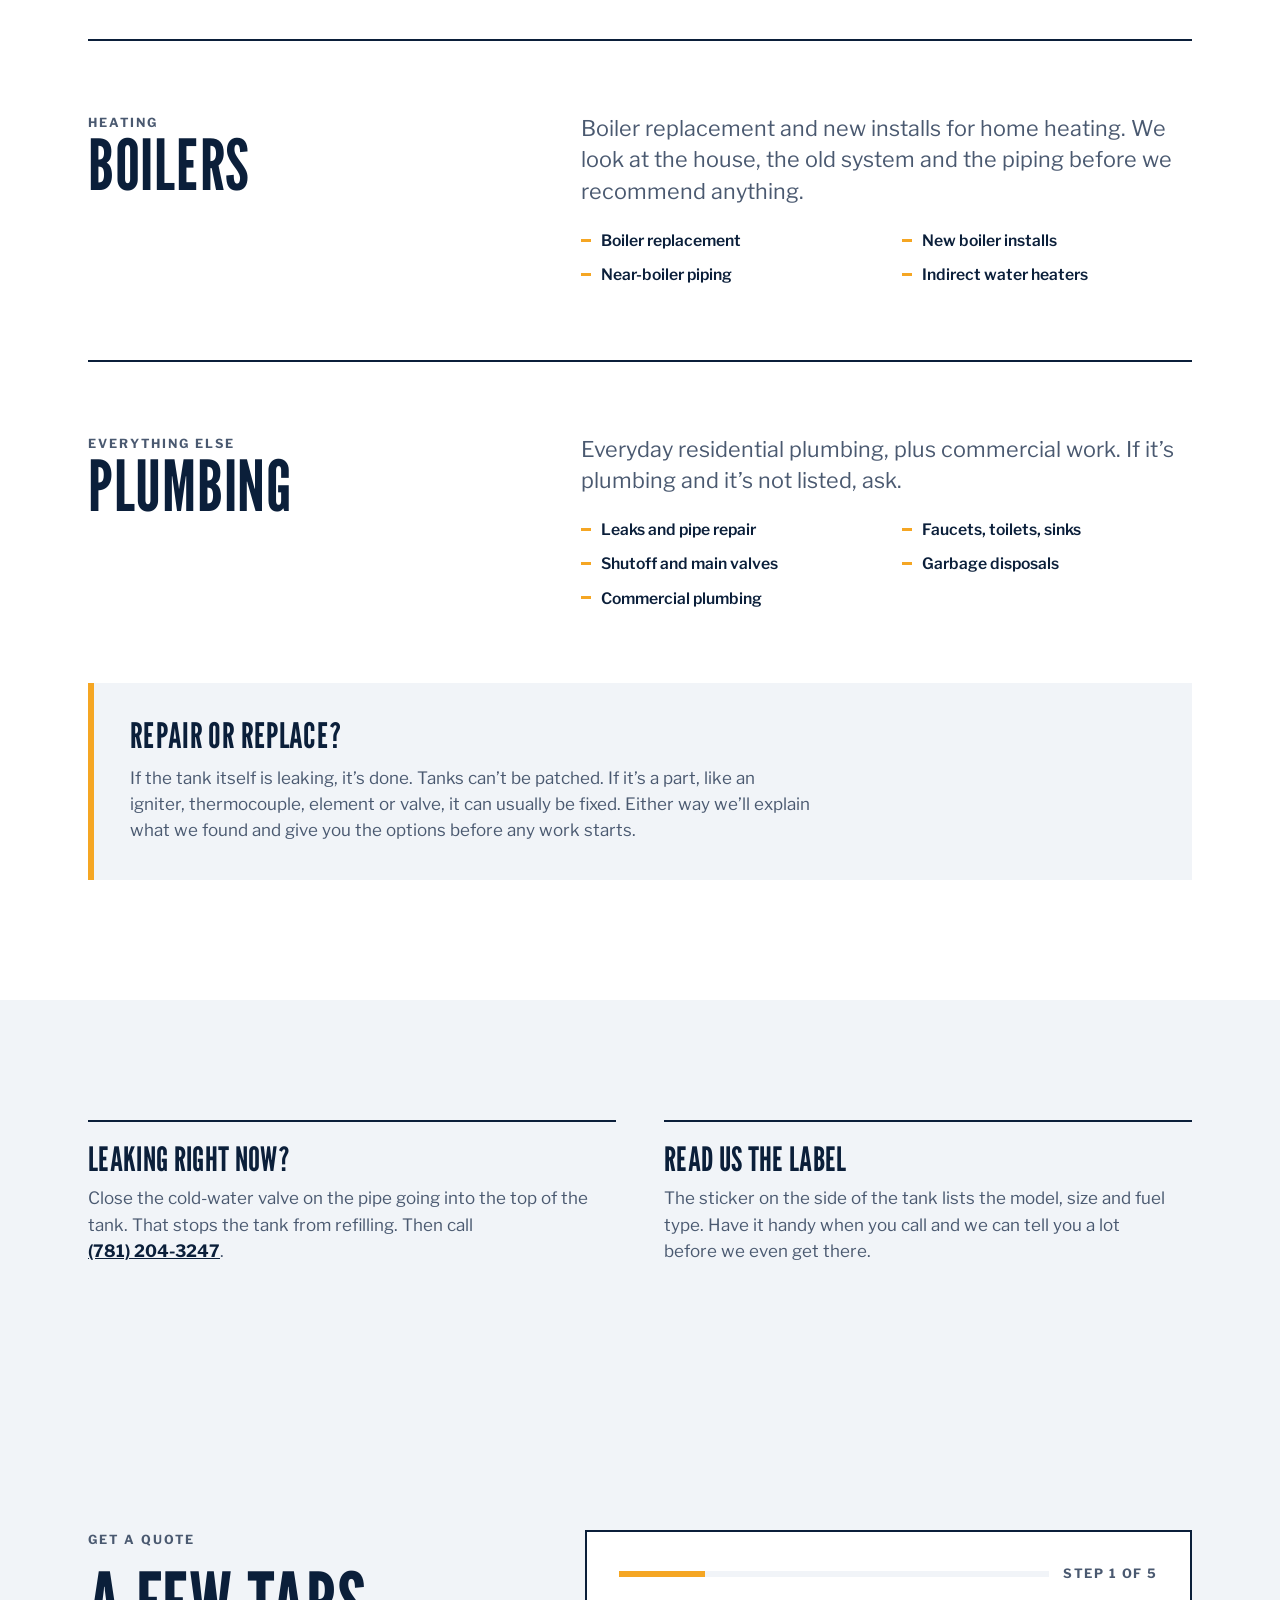
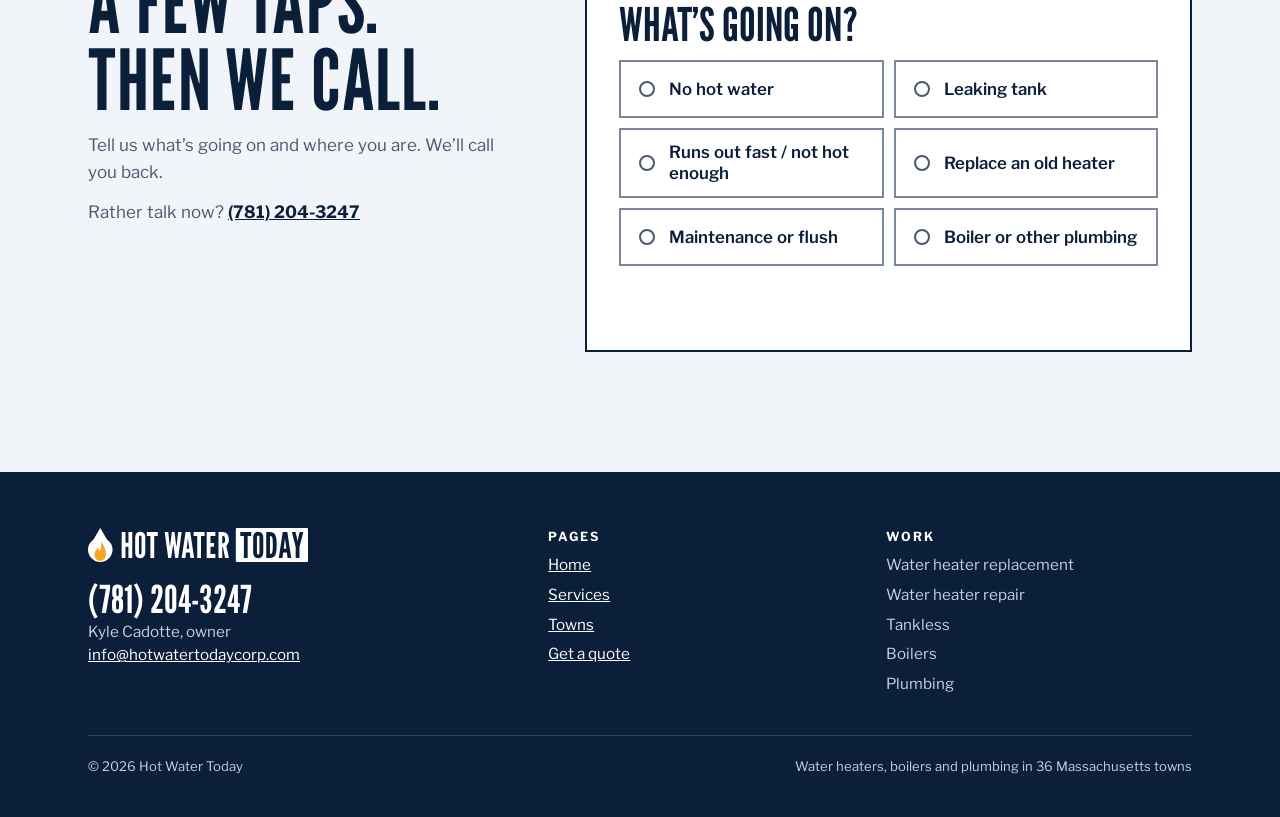
==== commit 88c135fc: "Hide Licensed in MA until Kyle's license number is in" ====
--- a/services.html
+++ b/services.html
@@ -51,7 +51,7 @@
   <div class="wrap proof-grid">
     <a class="proof-item" href="index.html#towns"><strong>36 towns</strong><span>North and west of Boston, up to the New Hampshire line. Every one is listed on the home page.</span></a>
     <div class="proof-item"><strong>Same-day service</strong><span>Call early. We’ll tell you straight when we can get there.</span></div>
-    <div class="proof-item"><strong>Licensed in MA</strong><span>Massachusetts licensed plumber.</span></div>
+    <div class="proof-item"><strong>Every type</strong><span>Gas, electric and tankless water heaters, plus boilers.</span></div>
   </div>
 </section>
 
@@ -116,7 +116,8 @@
       <p>Rather talk now? <a href="tel:+17812043247">(781) 204-3247</a></p>
     </div>
     <form class="lead-form" id="lead-form" action="https://formsubmit.co/rcummins1025@gmail.com" method="POST">
-      <input type="hidden" name="_subject" value="TEST Hot Water Today lead">
+      <input type="hidden" name="_subject" value="New Hot Water Today lead">
+      <input type="hidden" name="_cc" value="info@hotwatertodaycorp.com">
       <input type="hidden" name="_template" value="table">
       <input type="hidden" name="_captcha" value="false">
       <input type="hidden" name="_next" value="https://www.hotwatertodaycorp.com/thanks.html">
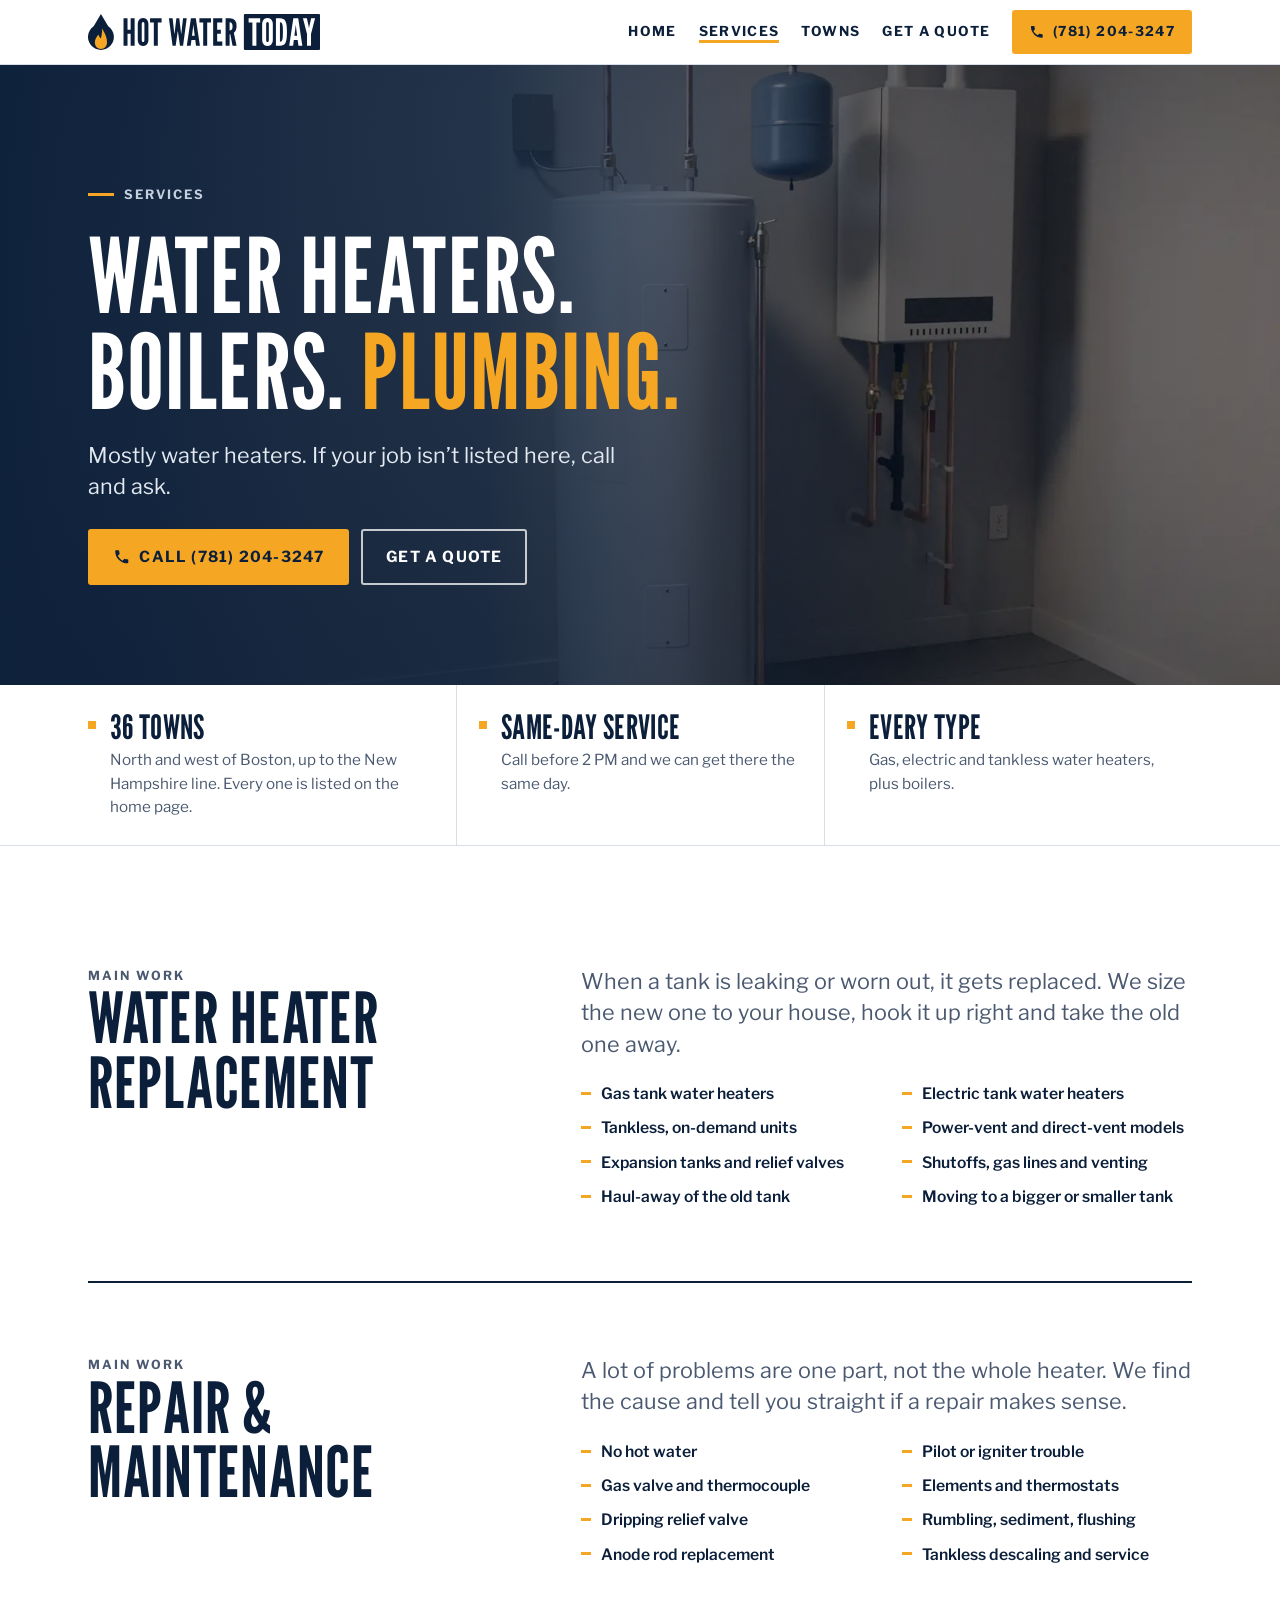
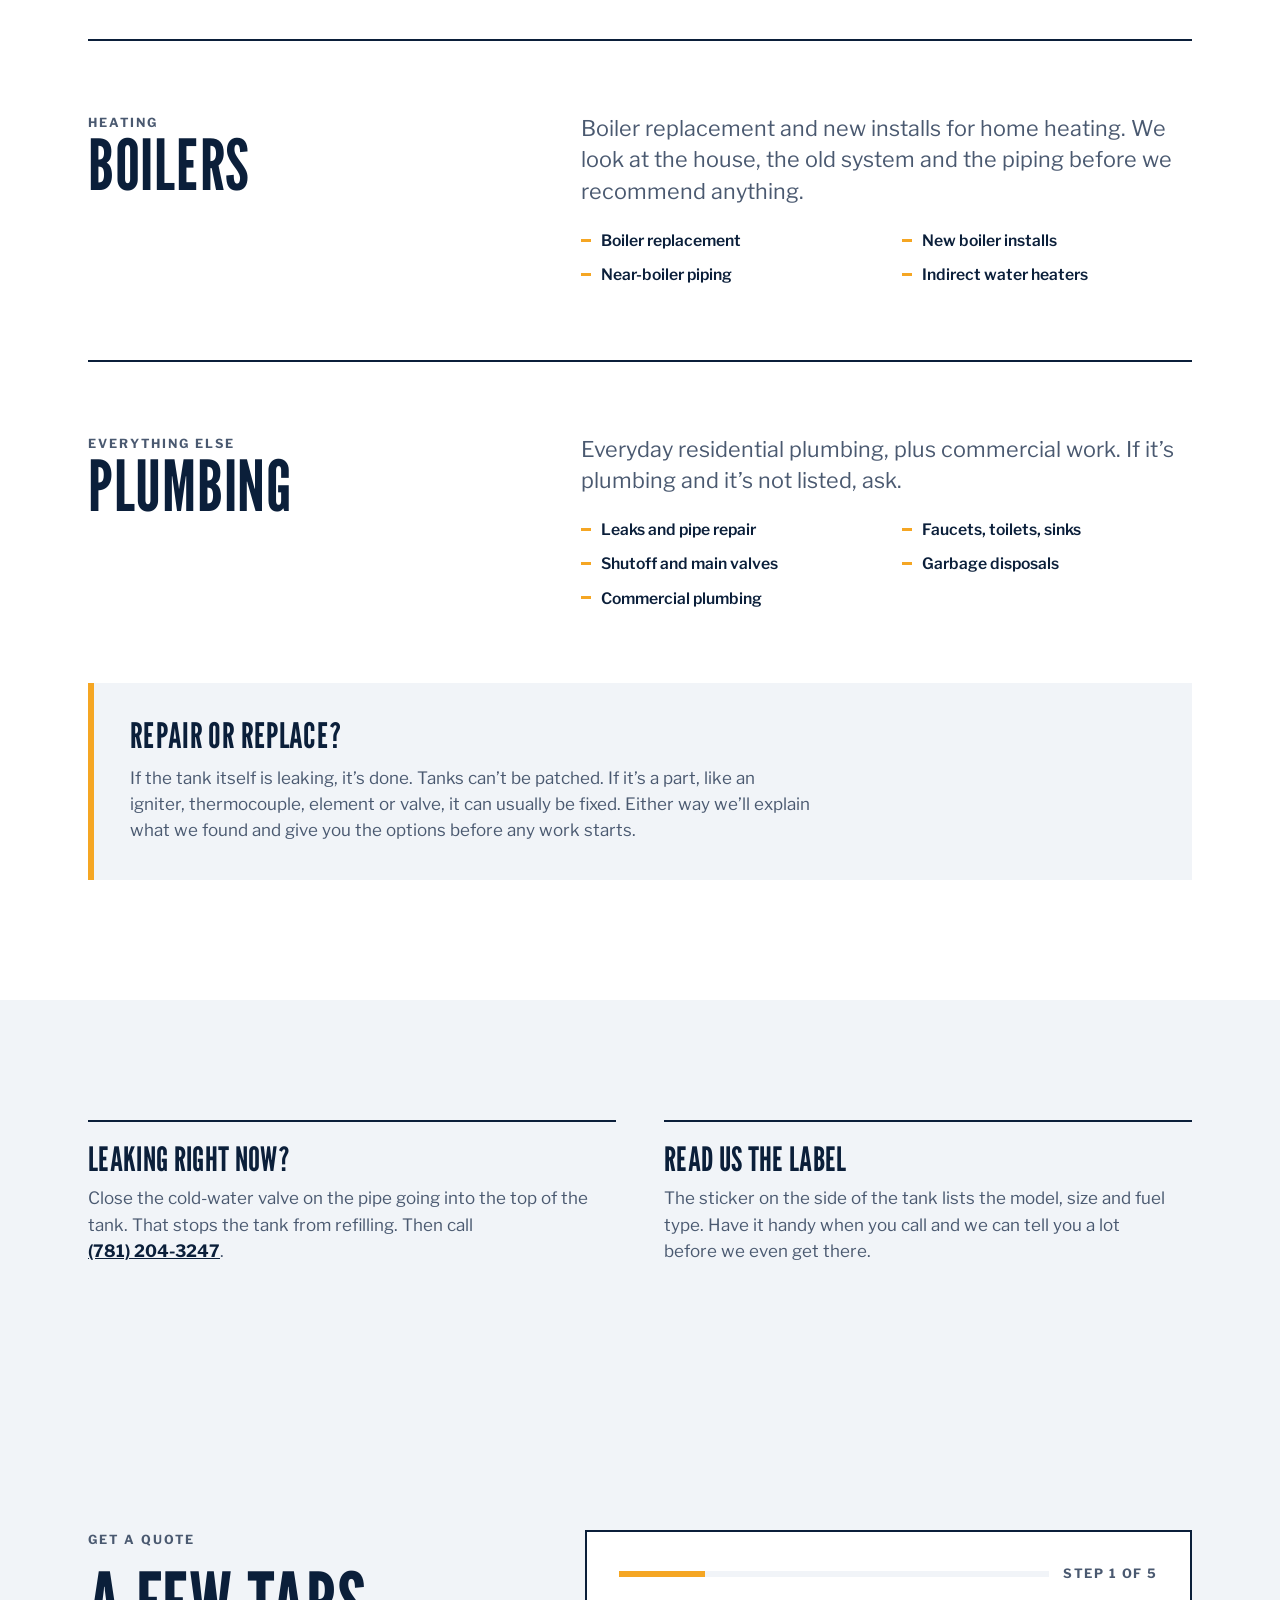
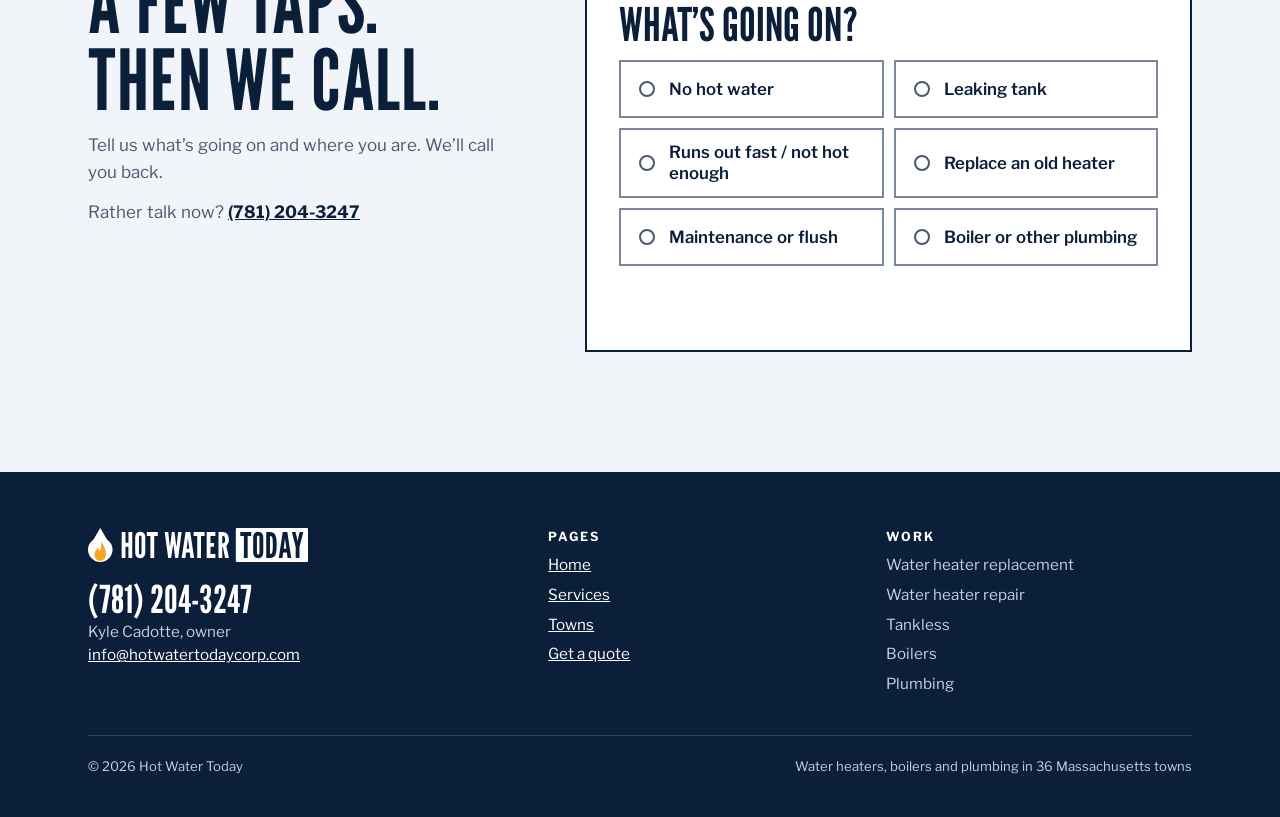
==== commit f231d882: "Same-day: calls before 2 PM (confirmed by Kyle)" ====
--- a/services.html
+++ b/services.html
@@ -50,7 +50,7 @@
 <section class="proof" aria-label="Service area, availability and license">
   <div class="wrap proof-grid">
     <a class="proof-item" href="index.html#towns"><strong>36 towns</strong><span>North and west of Boston, up to the New Hampshire line. Every one is listed on the home page.</span></a>
-    <div class="proof-item"><strong>Same-day service</strong><span>Call early. We’ll tell you straight when we can get there.</span></div>
+    <div class="proof-item"><strong>Same-day service</strong><span>Call before 2 PM and we can get there the same day.</span></div>
     <div class="proof-item"><strong>Every type</strong><span>Gas, electric and tankless water heaters, plus boilers.</span></div>
   </div>
 </section>
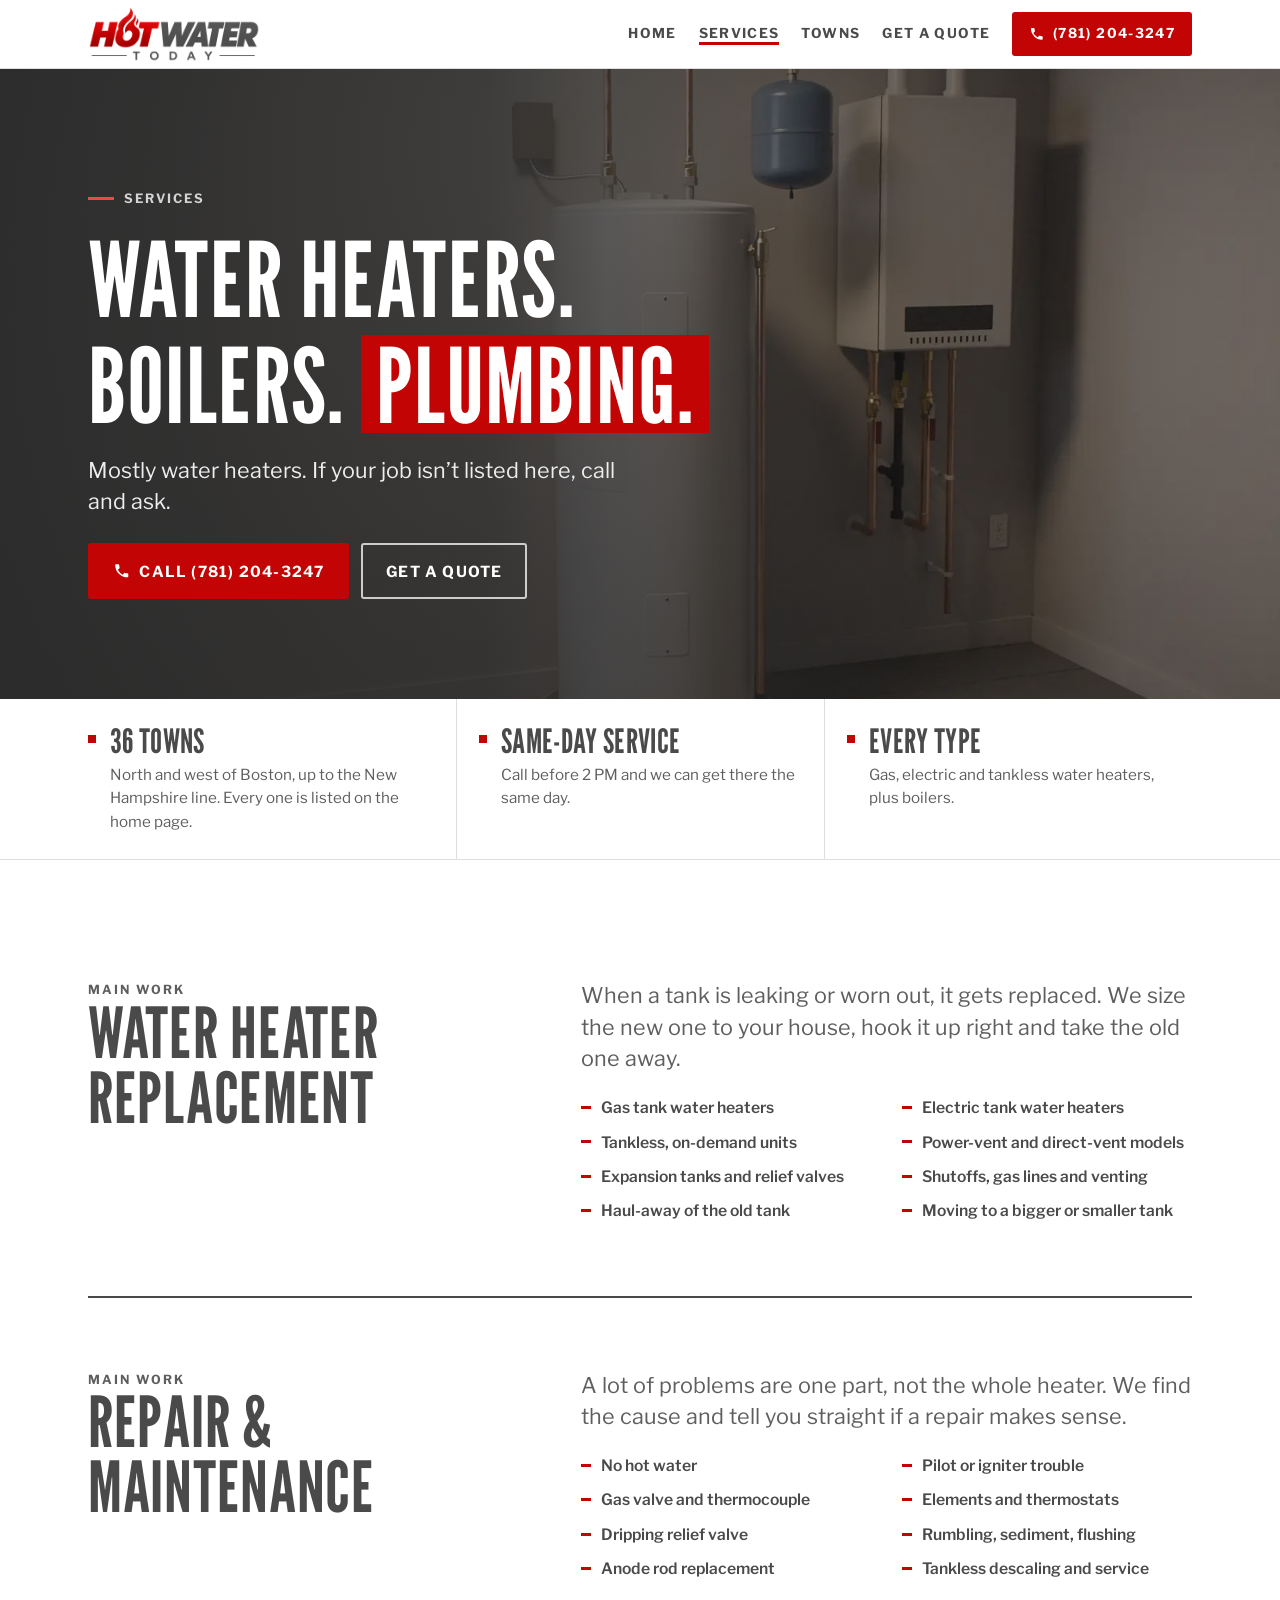
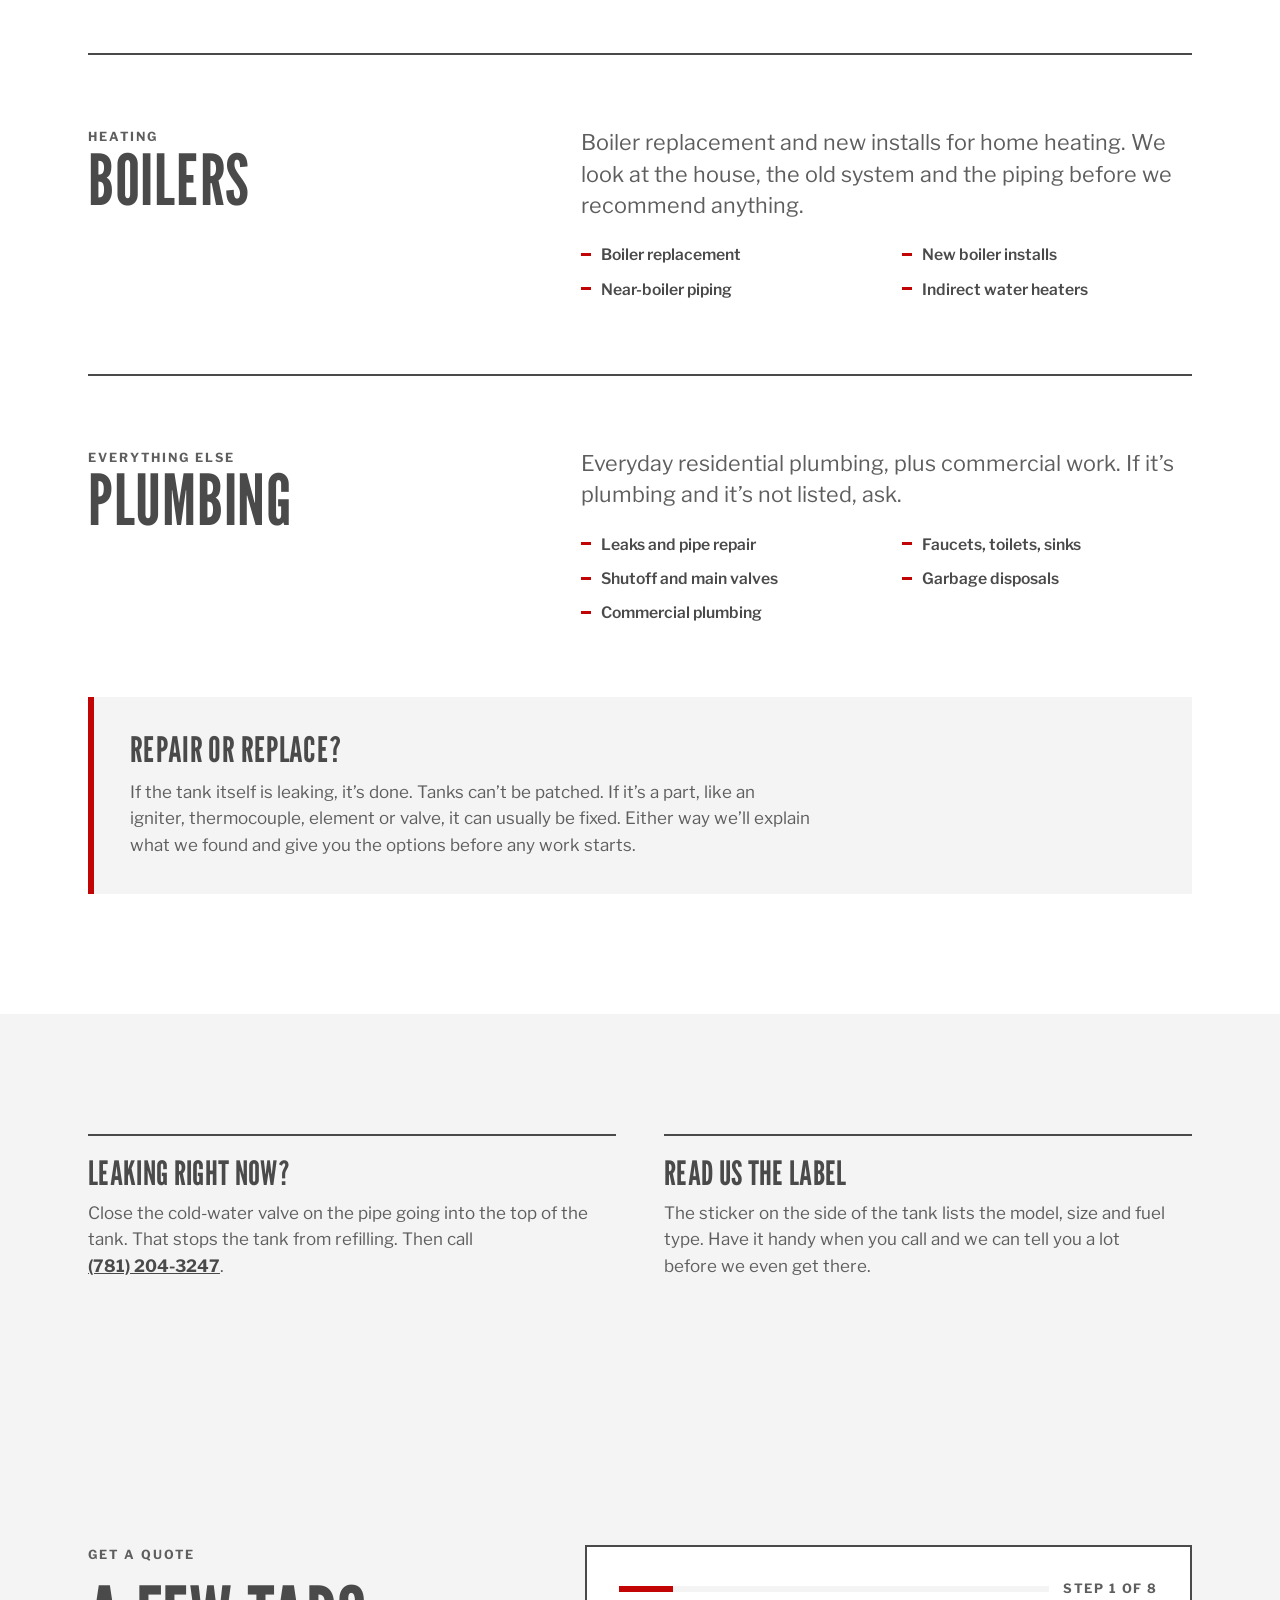
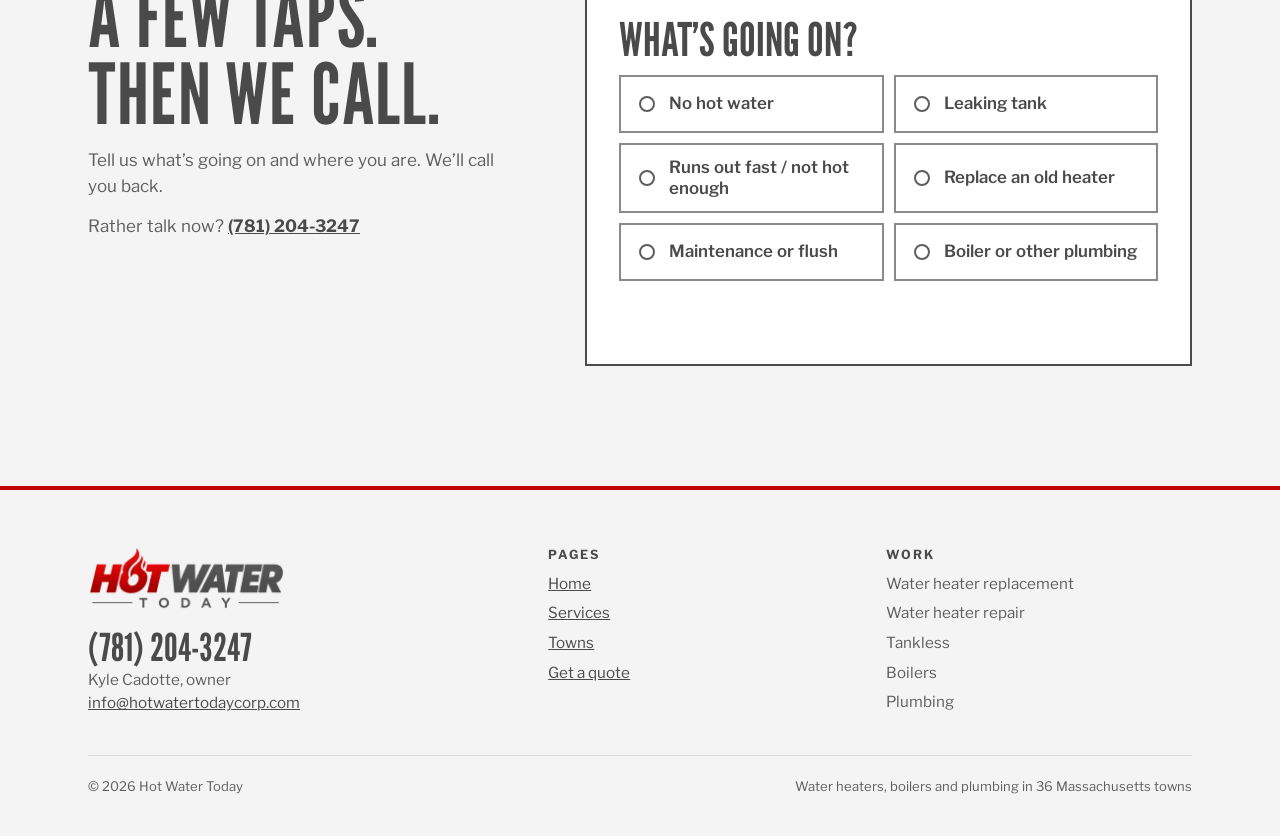
==== commit 2d1e8538: "New logo, logo colors, and three new quote form questions Use the supplied logo (transparent copy in" ====
--- a/services.html
+++ b/services.html
@@ -6,8 +6,9 @@
 <title>Services | Hot Water Today | Water Heaters, Boilers & Plumbing</title>
 <meta name="description" content="Water heater replacement and repair (gas, electric, tankless), boiler installs and residential and commercial plumbing in 36 Massachusetts towns. Call (781) 204-3247.">
 <link rel="canonical" href="https://www.hotwatertodaycorp.com/services.html">
-<meta name="theme-color" content="#0B1F3A">
-<link rel="icon" href="favicon.svg" type="image/svg+xml">
+<meta name="theme-color" content="#FFFFFF">
+<link rel="icon" href="favicon.ico" sizes="48x48">
+<link rel="icon" href="favicon-32.png" type="image/png" sizes="32x32">
 <link rel="apple-touch-icon" href="apple-touch-icon.png">
 <meta property="og:type" content="website">
 <meta property="og:title" content="Services | Hot Water Today | Water Heaters, Boilers & Plumbing">
@@ -24,13 +25,13 @@
 <a class="skip" href="#main">Skip to content</a>
 <header class="site-header">
   <div class="wrap">
-    <a class="brand" href="index.html" aria-label="Hot Water Today home"><img src="assets/logo.svg" alt="Hot Water Today" width="852" height="132"></a>
+    <a class="brand" href="index.html" aria-label="Hot Water Today home"><img src="assets/logo.png" alt="Hot Water Today" width="800" height="260"></a>
     <nav class="nav" aria-label="Main">
       <a class="wide" href="index.html">Home</a>
       <a href="services.html" aria-current="page">Services</a>
       <a class="wide" href="index.html#towns">Towns</a>
       <a class="wide" href="index.html#quote">Get a quote</a>
-      <a class="btn btn-amber" href="tel:+17812043247"><svg viewBox="0 0 24 24" aria-hidden="true" fill="currentColor"><path d="M6.6 10.8a15.1 15.1 0 0 0 6.6 6.6l2.2-2.2c.3-.3.7-.4 1-.2 1.1.4 2.3.6 3.6.6.6 0 1 .4 1 1V20c0 .6-.4 1-1 1A17 17 0 0 1 3 4c0-.6.4-1 1-1h3.5c.6 0 1 .4 1 1 0 1.3.2 2.5.6 3.6.1.3 0 .7-.2 1l-2.3 2.2z"/></svg>(781) 204-3247</a>
+      <a class="btn btn-red" href="tel:+17812043247"><svg viewBox="0 0 24 24" aria-hidden="true" fill="currentColor"><path d="M6.6 10.8a15.1 15.1 0 0 0 6.6 6.6l2.2-2.2c.3-.3.7-.4 1-.2 1.1.4 2.3.6 3.6.6.6 0 1 .4 1 1V20c0 .6-.4 1-1 1A17 17 0 0 1 3 4c0-.6.4-1 1-1h3.5c.6 0 1 .4 1 1 0 1.3.2 2.5.6 3.6.1.3 0 .7-.2 1l-2.3 2.2z"/></svg>(781) 204-3247</a>
     </nav>
   </div>
 </header>
@@ -42,7 +43,7 @@
     <h1 id="hero-h">Water heaters.<br>Boilers. <span class="hot">Plumbing.</span></h1>
     <p class="lead">Mostly water heaters. If your job isn’t listed here, call and ask.</p>
     <div class="hero-cta">
-      <a class="btn btn-amber" href="tel:+17812043247"><svg viewBox="0 0 24 24" aria-hidden="true" fill="currentColor"><path d="M6.6 10.8a15.1 15.1 0 0 0 6.6 6.6l2.2-2.2c.3-.3.7-.4 1-.2 1.1.4 2.3.6 3.6.6.6 0 1 .4 1 1V20c0 .6-.4 1-1 1A17 17 0 0 1 3 4c0-.6.4-1 1-1h3.5c.6 0 1 .4 1 1 0 1.3.2 2.5.6 3.6.1.3 0 .7-.2 1l-2.3 2.2z"/></svg>Call (781) 204-3247</a>
+      <a class="btn btn-red" href="tel:+17812043247"><svg viewBox="0 0 24 24" aria-hidden="true" fill="currentColor"><path d="M6.6 10.8a15.1 15.1 0 0 0 6.6 6.6l2.2-2.2c.3-.3.7-.4 1-.2 1.1.4 2.3.6 3.6.6.6 0 1 .4 1 1V20c0 .6-.4 1-1 1A17 17 0 0 1 3 4c0-.6.4-1 1-1h3.5c.6 0 1 .4 1 1 0 1.3.2 2.5.6 3.6.1.3 0 .7-.2 1l-2.3 2.2z"/></svg>Call (781) 204-3247</a>
       <a class="btn btn-ghost" href="#quote">Get a quote</a>
     </div>
   </div>
@@ -122,7 +123,7 @@
       <input type="hidden" name="_captcha" value="false">
       <input type="hidden" name="_next" value="https://www.hotwatertodaycorp.com/thanks.html">
       <div class="hp" aria-hidden="true"><input type="text" name="_honey" tabindex="-1" autocomplete="off"></div>
-      <div class="lead-progress" aria-hidden="true"><span class="lead-bar"><span></span></span><span class="lead-count">Step 1 of 5</span></div>
+      <div class="lead-progress" aria-hidden="true"><span class="lead-bar"><span></span></span><span class="lead-count">Step 1 of 8</span></div>
       <fieldset class="step">
         <legend>What’s going on?</legend>
         <div class="opts">
@@ -133,7 +134,7 @@
           <label class="opt"><input type="radio" name="Issue" value="Maintenance or flush" required><span>Maintenance or flush</span></label>
           <label class="opt"><input type="radio" name="Issue" value="Boiler or other plumbing" required><span>Boiler or other plumbing</span></label>
         </div>
-        <button class="btn btn-navy next" type="button" hidden>Next</button>
+        <button class="btn btn-dark next" type="button" hidden>Next</button>
       </fieldset>
       <fieldset class="step" data-skip-unless-heater>
         <legend>What kind of heater?</legend>
@@ -143,7 +144,40 @@
           <label class="opt"><input type="radio" name="Heater type" value="Tankless"><span>Tankless</span></label>
           <label class="opt"><input type="radio" name="Heater type" value="Not sure"><span>Not sure</span></label>
         </div>
-        <button class="btn btn-navy next" type="button" hidden>Next</button>
+        <button class="btn btn-dark next" type="button" hidden>Next</button>
+      </fieldset>
+      <fieldset class="step" data-skip-unless-heater>
+        <legend>How is your water heater vented?</legend>
+        <div class="opts">
+          <label class="opt"><input type="radio" name="Water heater venting" value="Chimney vented"><span>Chimney vented</span></label>
+          <label class="opt"><input type="radio" name="Water heater venting" value="Power vented"><span>Power vented</span></label>
+          <label class="opt"><input type="radio" name="Water heater venting" value="Not sure"><span>Not sure</span></label>
+          <label class="opt"><input type="radio" name="Water heater venting" value="Not applicable"><span>Not applicable</span></label>
+        </div>
+        <button class="btn btn-dark next" type="button" hidden>Next</button>
+      </fieldset>
+      <fieldset class="step step-location" data-skip-unless-heater>
+        <legend>Where’s your water heater located?</legend>
+        <div class="opts">
+          <label class="opt"><input type="radio" name="Water heater location" value="Basement"><span>Basement</span></label>
+          <label class="opt"><input type="radio" name="Water heater location" value="Crawlspace"><span>Crawlspace</span></label>
+          <label class="opt"><input type="radio" name="Water heater location" value="First floor"><span>First floor</span></label>
+          <label class="opt"><input type="radio" name="Water heater location" value="Other"><span>Other</span></label>
+        </div>
+        <div class="field">
+          <label for="lead-location-other">If other, where is it?</label>
+          <input id="lead-location-other" name="Location (other)" type="text" maxlength="80" placeholder="e.g. garage, utility closet">
+        </div>
+        <p class="field-err" id="location-err" aria-live="polite"></p>
+        <button class="btn btn-dark next" type="button" hidden>Next</button>
+      </fieldset>
+      <fieldset class="step step-size">
+        <legend>What size is your equipment?</legend>
+        <div class="field">
+          <label for="lead-size">Size <small>(optional)</small></label>
+          <input id="lead-size" name="Equipment size" type="text" maxlength="60" placeholder="e.g. 40 gallons">
+        </div>
+        <button class="btn btn-dark next" type="button">Next</button>
       </fieldset>
       <fieldset class="step">
         <legend>How soon?</legend>
@@ -152,7 +186,7 @@
           <label class="opt"><input type="radio" name="How soon" value="This week" required><span>This week</span></label>
           <label class="opt"><input type="radio" name="How soon" value="Just getting a quote" required><span>Just getting a quote</span></label>
         </div>
-        <button class="btn btn-navy next" type="button" hidden>Next</button>
+        <button class="btn btn-dark next" type="button" hidden>Next</button>
       </fieldset>
       <fieldset class="step step-town">
         <legend>Which town?</legend>
@@ -204,7 +238,7 @@
           <input id="lead-town-other" name="Other town" type="text" autocomplete="address-level2">
         </div>
         <p class="field-err" id="town-err" aria-live="polite"></p>
-        <button class="btn btn-navy next" type="button">Next</button>
+        <button class="btn btn-dark next" type="button">Next</button>
       </fieldset>
       <fieldset class="step">
         <legend>Who should we call?</legend>
@@ -222,7 +256,7 @@
         </div>
         <p class="field-err" id="lead-err" aria-live="polite"></p>
         <div class="lead-actions">
-          <button class="btn btn-amber" type="submit">Send request</button>
+          <button class="btn btn-red" type="submit">Send request</button>
         </div>
         <p class="lead-status" role="status" aria-live="polite"></p>
         <p class="lead-note">Leaking right now? Don’t wait on the form. Call <a href="tel:+17812043247">(781) 204-3247</a>.</p>
@@ -236,7 +270,7 @@
   <div class="wrap">
     <div class="cols">
       <div>
-        <img src="assets/logo-white.svg" alt="Hot Water Today" width="852" height="132">
+        <img src="assets/logo.png" alt="Hot Water Today" width="800" height="260" loading="lazy">
         <a class="foot-phone" href="tel:+17812043247">(781) 204-3247</a>
         <p>Kyle Cadotte, owner<br><a href="mailto:info@hotwatertodaycorp.com">info@hotwatertodaycorp.com</a></p>
       </div>
--- a/assets/site.css
+++ b/assets/site.css
@@ -1,5 +1,5 @@
 /* Layout: van-door signage. Condensed caps, hard-cropped photo panels,
-   navy and white throughout, amber only for heat and for the things you tap. */
+   white and charcoal throughout, logo red for heat and for the things you tap. */
 @font-face {
   font-family: "League Gothic";
   src: url("fonts/league-gothic.woff2") format("woff2");
@@ -14,18 +14,21 @@
 }
 
 :root {
-  --navy: #0B1F3A;
-  --navy-2: #132B4D;
-  --navy-line: rgba(255, 255, 255, 0.16);
+  /* Colors come from the logo: red sampled from "HOT", charcoal from "WATER". */
+  --red: #C30405;
+  --red-2: #A00304;
+  --red-on-dark: #F0484A;
+  --charcoal: #4A4A4A;
+  --charcoal-2: #333333;
+  --dark: #2A2A2A;
+  --dark-line: rgba(255, 255, 255, 0.16);
   --paper: #FFFFFF;
-  --mist: #F1F4F8;
-  --line: #D8DEE7;
-  --field-line: #7A879A;
-  --ink: #0B1F3A;
-  --muted: #4A5970;
-  --on-navy: #C5D0DF;
-  --amber: #F5A623;
-  --amber-hot: #FFB940;
+  --mist: #F4F4F4;
+  --line: #DEDEDE;
+  --field-line: #8A8A8A;
+  --ink: #4A4A4A;
+  --muted: #5E5E5E;
+  --on-dark: #D4D4D4;
   --display: "League Gothic", "Oswald", "Arial Narrow", "Roboto Condensed", Impact, sans-serif;
   --body: "Libre Franklin", "Franklin Gothic Book", "Helvetica Neue", Arial, sans-serif;
   --gutter: clamp(16px, 5vw, 48px);
@@ -51,13 +54,13 @@
 a { color: inherit; }
 p { margin: 0; }
 h1, h2, h3 { margin: 0; font-weight: 400; text-wrap: balance; }
-:focus-visible { outline: 3px solid var(--navy); outline-offset: 3px; }
-.hero :focus-visible, .towns :focus-visible, .site-footer :focus-visible, .call-bar :focus-visible, .thanks-band :focus-visible { outline-color: var(--amber); }
+:focus-visible { outline: 3px solid var(--charcoal); outline-offset: 3px; }
+.hero :focus-visible, .towns :focus-visible, .call-bar :focus-visible, .thanks-band :focus-visible { outline-color: #fff; }
 a[href^="tel:"] { white-space: nowrap; }
 
 .wrap { width: 100%; max-width: var(--max); margin-inline: auto; padding-inline: var(--gutter); }
 .skip { position: absolute; left: -9999px; }
-.skip:focus { left: 16px; top: 12px; z-index: 100; background: var(--amber); color: var(--navy); padding: 10px 14px; font-weight: 700; }
+.skip:focus { left: 16px; top: 12px; z-index: 100; background: var(--red); color: #fff; padding: 10px 14px; font-weight: 700; }
 
 /* Type */
 .display, h1, h2 { font-family: var(--display); text-transform: uppercase; letter-spacing: 0.01em; line-height: 0.92; }
@@ -66,7 +69,9 @@
 h3 { font-family: var(--display); text-transform: uppercase; font-size: clamp(2rem, 7vw, 2.75rem); line-height: 0.95; letter-spacing: 0.01em; }
 .label { font-size: 0.78rem; font-weight: 700; letter-spacing: 0.16em; text-transform: uppercase; color: var(--muted); }
 .lead { font-size: clamp(1.15rem, 3.6vw, 1.35rem); line-height: 1.45; max-width: 32em; }
-.hot { color: var(--amber); }
+.hot { color: var(--red); }
+/* On dark panels red text is too dim, so the hot words sit on a red block. */
+.hero .hot, .thanks-band .hot { color: #fff; background: var(--red); padding: 0.02em 0.14em 0; display: inline-block; margin-top: 0.08em; -webkit-box-decoration-break: clone; box-decoration-break: clone; }
 
 /* Buttons */
 .btn {
@@ -76,45 +81,45 @@
   text-decoration: none; cursor: pointer; transition: background-color .15s, border-color .15s, color .15s;
 }
 .btn svg { width: 1.15em; height: 1.15em; flex: none; }
-.btn-amber { background: var(--amber); color: var(--navy); }
-.btn-amber:hover { background: var(--amber-hot); }
+.btn-red { background: var(--red); color: #fff; }
+.btn-red:hover { background: var(--red-2); }
 .btn-ghost { border-color: rgba(255, 255, 255, 0.75); color: #fff; }
 .btn-ghost:hover { background: rgba(255, 255, 255, 0.1); }
-.btn-navy { background: var(--navy); color: #fff; }
-.btn-navy:hover { background: var(--navy-2); }
+.btn-dark { background: var(--charcoal); color: #fff; }
+.btn-dark:hover { background: var(--charcoal-2); }
 
 /* Header */
 .site-header {
   position: sticky; top: 0; z-index: 40;
   background: var(--paper); border-bottom: 1px solid var(--line);
 }
-.site-header .wrap { display: flex; align-items: center; justify-content: space-between; gap: 16px; min-height: 64px; }
+.site-header .wrap { display: flex; align-items: center; justify-content: space-between; gap: 16px; min-height: 68px; }
 .brand { display: block; flex: none; }
-.brand img { height: 30px; width: auto; }
+.brand img { height: 46px; width: auto; }
 .nav { display: flex; align-items: center; gap: 22px; }
 .nav a { text-decoration: none; font-weight: 700; font-size: 0.85rem; letter-spacing: 0.1em; text-transform: uppercase; }
 .nav a:hover { color: var(--muted); }
-.nav a[aria-current="page"] { box-shadow: inset 0 -3px 0 var(--amber); }
+.nav a[aria-current="page"] { box-shadow: inset 0 -3px 0 var(--red); }
 .nav .wide { display: none; }
 .nav .btn { min-height: 44px; padding: 0 1.1em; display: none; }
 
 /* Hero */
-.hero { position: relative; background: var(--navy); color: #fff; overflow: hidden; isolation: isolate; }
+.hero { position: relative; background: var(--dark); color: #fff; overflow: hidden; isolation: isolate; }
 .hero-img, .hero-img img { position: absolute; inset: 0; width: 100%; height: 100%; }
 .hero-img { z-index: -2; }
 .hero-img img { object-fit: cover; }
 .hero::before {
   content: ""; position: absolute; inset: 0; z-index: -1;
-  background: linear-gradient(180deg, rgba(11, 31, 58, 0.35) 0%, rgba(11, 31, 58, 0.78) 42%, rgba(11, 31, 58, 0.97) 70%, var(--navy) 100%);
+  background: linear-gradient(180deg, rgba(42, 42, 42, 0.35) 0%, rgba(42, 42, 42, 0.78) 42%, rgba(42, 42, 42, 0.97) 70%, var(--dark) 100%);
 }
 .hero-inner { padding-block: clamp(190px, 52vw, 300px) 44px; display: grid; gap: 22px; }
-.hero .kicker { font-size: 0.8rem; font-weight: 700; letter-spacing: 0.16em; text-transform: uppercase; color: var(--on-navy); display: flex; align-items: center; gap: 10px; }
-.hero .kicker::before { content: ""; width: 26px; height: 3px; background: var(--amber); }
+.hero .kicker { font-size: 0.8rem; font-weight: 700; letter-spacing: 0.16em; text-transform: uppercase; color: var(--on-dark); display: flex; align-items: center; gap: 10px; }
+.hero .kicker::before { content: ""; width: 26px; height: 3px; background: var(--red-on-dark); }
 .hero h1 { max-width: 9em; }
-.hero .lead { color: #E3E9F1; max-width: 26em; }
+.hero .lead { color: #EDEDED; max-width: 26em; }
 .hero-cta { display: flex; flex-wrap: wrap; gap: 12px; margin-top: 4px; }
 .hero-cta .btn { flex: 1 1 220px; }
-.hero-sub { font-size: 0.9rem; color: var(--on-navy); }
+.hero-sub { font-size: 0.9rem; color: var(--on-dark); }
 .hero.compact .hero-inner { padding-block: clamp(150px, 40vw, 220px) 40px; }
 .hero.compact h1 { font-size: clamp(3rem, 13vw, 6.5rem); max-width: 11em; }
 
@@ -123,10 +128,10 @@
 .proof-grid { display: grid; grid-template-columns: 1fr; }
 .proof-item { display: grid; align-content: start; gap: 4px; padding-block: 20px; border-top: 1px solid var(--line); text-decoration: none; position: relative; padding-left: 22px; }
 .proof-item:first-child { border-top: 0; }
-.proof-item::before { content: ""; position: absolute; left: 0; top: 28px; width: 8px; height: 8px; background: var(--amber); }
+.proof-item::before { content: ""; position: absolute; left: 0; top: 28px; width: 8px; height: 8px; background: var(--red); }
 .proof-item strong { font-family: var(--display); font-weight: 400; text-transform: uppercase; font-size: 2.1rem; line-height: 1; letter-spacing: 0.01em; }
 .proof-item span { color: var(--muted); font-size: 0.95rem; max-width: 24em; }
-a.proof-item:hover strong { text-decoration: underline; text-decoration-thickness: 3px; text-underline-offset: 4px; text-decoration-color: var(--amber); }
+a.proof-item:hover strong { text-decoration: underline; text-decoration-thickness: 3px; text-underline-offset: 4px; text-decoration-color: var(--red); }
 
 /* Sections */
 .section { padding-block: clamp(64px, 12vw, 120px); }
@@ -136,22 +141,22 @@
 
 /* Services (home) */
 .svc-feature { display: grid; gap: 36px; }
-.svc-photo { margin: 0; position: relative; overflow: hidden; background: var(--navy); aspect-ratio: 4 / 3; }
+.svc-photo { margin: 0; position: relative; overflow: hidden; background: var(--charcoal); aspect-ratio: 4 / 3; }
 .svc-photo img { width: 100%; height: 100%; object-fit: cover; }
-.svc-photo figcaption { position: absolute; left: 0; bottom: 0; background: var(--navy); color: #fff; font-size: 0.75rem; font-weight: 700; letter-spacing: 0.14em; text-transform: uppercase; padding: 8px 12px; }
+.svc-photo figcaption { position: absolute; left: 0; bottom: 0; background: var(--charcoal); color: #fff; font-size: 0.75rem; font-weight: 700; letter-spacing: 0.14em; text-transform: uppercase; padding: 8px 12px; }
 .svc-list { display: grid; }
-.svc { display: grid; gap: 12px; padding-block: 26px; border-top: 2px solid var(--navy); }
+.svc { display: grid; gap: 12px; padding-block: 26px; border-top: 2px solid var(--charcoal); }
 .svc:first-child { padding-top: 0; border-top: 0; }
 .svc p { color: var(--muted); max-width: 34em; }
 .ticks { list-style: none; margin: 4px 0 0; padding: 0; display: grid; gap: 6px 24px; }
 .ticks li { position: relative; padding-left: 20px; font-weight: 600; font-size: 0.98rem; }
-.ticks li::before { content: ""; position: absolute; left: 0; top: 0.62em; width: 10px; height: 3px; background: var(--amber); }
+.ticks li::before { content: ""; position: absolute; left: 0; top: 0.62em; width: 10px; height: 3px; background: var(--red); }
 .svc-more { display: grid; gap: 0; margin-top: clamp(40px, 8vw, 72px); border-top: 1px solid var(--line); }
 .svc-more > div { display: grid; gap: 6px; padding-block: 22px; border-bottom: 1px solid var(--line); }
 .svc-more h3 { font-size: 2rem; }
 .svc-more p { color: var(--muted); }
-.text-link { display: inline-flex; align-items: center; gap: 10px; margin-top: 32px; font-weight: 700; letter-spacing: 0.1em; text-transform: uppercase; font-size: 0.9rem; text-decoration: none; border-bottom: 3px solid var(--amber); padding-bottom: 4px; }
-.text-link:hover { border-color: var(--navy); }
+.text-link { display: inline-flex; align-items: center; gap: 10px; margin-top: 32px; font-weight: 700; letter-spacing: 0.1em; text-transform: uppercase; font-size: 0.9rem; text-decoration: none; border-bottom: 3px solid var(--red); padding-bottom: 4px; }
+.text-link:hover { border-color: var(--charcoal); }
 
 /* Tips */
 .tips { display: grid; gap: 0; }
@@ -162,16 +167,16 @@
 .tip a { font-weight: 700; color: var(--ink); white-space: nowrap; }
 
 /* Towns */
-.towns { background: var(--navy); color: #fff; }
+.towns { background: var(--dark); color: #fff; }
 .towns-photo { position: relative; height: clamp(260px, 62vw, 520px); overflow: hidden; }
 .towns-photo img { width: 100%; height: 100%; object-fit: cover; }
-.towns-photo::after { content: ""; position: absolute; inset: 0; background: linear-gradient(180deg, rgba(11, 31, 58, 0.1) 0%, rgba(11, 31, 58, 0.45) 55%, var(--navy) 100%); }
+.towns-photo::after { content: ""; position: absolute; inset: 0; background: linear-gradient(180deg, rgba(42, 42, 42, 0.1) 0%, rgba(42, 42, 42, 0.45) 55%, var(--dark) 100%); }
 .towns-inner { position: relative; margin-top: clamp(-120px, -14vw, -64px); padding-bottom: clamp(64px, 12vw, 120px); display: grid; gap: 18px; }
-.towns .label { color: var(--on-navy); }
+.towns .label { color: var(--on-dark); }
 .town-list { list-style: none; margin: 18px 0 0; padding: 0; font-family: var(--display); text-transform: uppercase; font-size: clamp(1.7rem, 7.4vw, 3rem); line-height: 1.12; letter-spacing: 0.015em; }
 .town-list li { display: inline; }
-.town-list li:not(:last-child)::after { content: "\00a0/ "; content: "\00a0/ " / ""; color: var(--amber); }
-.towns-note { color: var(--on-navy); max-width: 30em; }
+.town-list li:not(:last-child)::after { content: "\00a0/ "; content: "\00a0/ " / ""; color: var(--red-on-dark); }
+.towns-note { color: var(--on-dark); max-width: 30em; }
 .towns-note a { color: #fff; font-weight: 700; white-space: nowrap; }
 
 /* Quote form */
@@ -179,10 +184,10 @@
 .quote-intro { display: grid; gap: 14px; align-content: start; }
 .quote-intro p { color: var(--muted); }
 .quote-intro a { font-weight: 700; color: var(--ink); white-space: nowrap; }
-.lead-form { background: var(--paper); border: 2px solid var(--navy); padding: clamp(18px, 5vw, 32px); display: grid; gap: 18px; }
+.lead-form { background: var(--paper); border: 2px solid var(--charcoal); padding: clamp(18px, 5vw, 32px); display: grid; gap: 18px; }
 .lead-progress { display: flex; align-items: center; gap: 14px; font-size: 0.8rem; font-weight: 700; letter-spacing: 0.12em; text-transform: uppercase; color: var(--muted); }
 .lead-bar { flex: 1; height: 6px; background: var(--mist); position: relative; }
-.lead-bar span { position: absolute; inset: 0 auto 0 0; width: 20%; background: var(--amber); transition: width .25s ease; }
+.lead-bar span { position: absolute; inset: 0 auto 0 0; width: 20%; background: var(--red); transition: width .25s ease; }
 .lead-progress { display: none; }
 .lead-form.js .lead-progress { display: flex; }
 .step { border: 0; margin: 0; padding: 0; min-width: 0; display: grid; gap: 14px; }
@@ -198,10 +203,10 @@
   position: relative; transition: border-color .12s, background-color .12s, color .12s;
 }
 .opt span::before { content: ""; position: absolute; left: 18px; top: 50%; width: 16px; height: 16px; margin-top: -8px; border: 2px solid var(--muted); border-radius: 50%; }
-.opt:hover span { border-color: var(--navy); }
-.opt input:focus-visible + span { outline: 3px solid var(--amber); outline-offset: 2px; }
-.opt input:checked + span { background: var(--navy); border-color: var(--navy); color: #fff; }
-.opt input:checked + span::before { border-color: var(--amber); background: var(--amber); box-shadow: inset 0 0 0 3px var(--navy); }
+.opt:hover span { border-color: var(--charcoal); }
+.opt input:focus-visible + span { outline: 3px solid var(--charcoal); outline-offset: 2px; }
+.opt input:checked + span { background: var(--red); border-color: var(--red); color: #fff; }
+.opt input:checked + span::before { border-color: #fff; background: #fff; box-shadow: inset 0 0 0 3px var(--red); }
 .field { display: grid; gap: 6px; }
 .field label { font-weight: 700; font-size: 0.85rem; letter-spacing: 0.08em; text-transform: uppercase; }
 .field label small { font-weight: 500; letter-spacing: 0; text-transform: none; color: var(--muted); font-size: 0.85rem; }
@@ -209,12 +214,12 @@
   width: 100%; min-height: 56px; padding: 12px 14px; border: 2px solid var(--field-line); border-radius: 0; background: var(--paper);
   font: 500 1.05rem/1.3 var(--body); color: var(--ink); appearance: none;
 }
-.field select { background-image: linear-gradient(45deg, transparent 50%, var(--navy) 50%), linear-gradient(135deg, var(--navy) 50%, transparent 50%); background-position: calc(100% - 22px) 50%, calc(100% - 16px) 50%; background-size: 6px 6px; background-repeat: no-repeat; padding-right: 44px; }
+.field select { background-image: linear-gradient(45deg, transparent 50%, var(--charcoal) 50%), linear-gradient(135deg, var(--charcoal) 50%, transparent 50%); background-position: calc(100% - 22px) 50%, calc(100% - 16px) 50%; background-size: 6px 6px; background-repeat: no-repeat; padding-right: 44px; }
 .field textarea { min-height: 96px; resize: vertical; }
-.field input:focus, .field select:focus, .field textarea:focus { border-color: var(--navy); outline: none; box-shadow: 0 0 0 3px rgba(245, 166, 35, 0.55); }
+.field input:focus, .field select:focus, .field textarea:focus { border-color: var(--charcoal); outline: none; box-shadow: 0 0 0 3px rgba(195, 4, 5, 0.3); }
 .field [aria-invalid="true"] { border-color: #B42318; }
 .lead-actions { display: flex; flex-wrap: wrap; gap: 12px; align-items: center; justify-content: space-between; }
-.lead-actions .btn-amber { flex: 1 1 200px; }
+.lead-actions .btn-red { flex: 1 1 200px; }
 .back { background: none; border: 0; padding: 10px 0; font: 700 0.85rem/1 var(--body); letter-spacing: 0.12em; text-transform: uppercase; color: var(--muted); cursor: pointer; }
 .back:hover { color: var(--ink); }
 .lead-form .next { justify-self: start; }
@@ -230,40 +235,41 @@
 .lead-form.js .step[hidden] { display: none; }
 
 /* Services page */
-.svc-detail { display: grid; gap: 28px; padding-block: clamp(40px, 8vw, 72px); border-top: 2px solid var(--navy); }
+.svc-detail { display: grid; gap: 28px; padding-block: clamp(40px, 8vw, 72px); border-top: 2px solid var(--charcoal); }
 .svc-detail:first-of-type { border-top: 0; padding-top: 0; }
 .svc-detail .lead { color: var(--muted); }
 .svc-detail .ticks { gap: 10px 32px; }
 .svc-detail h2 { font-size: clamp(2.6rem, 10vw, 4.4rem); }
-.callout { background: var(--mist); padding: clamp(22px, 5vw, 36px); display: grid; gap: 12px; border-left: 6px solid var(--amber); }
+.callout { background: var(--mist); padding: clamp(22px, 5vw, 36px); display: grid; gap: 12px; border-left: 6px solid var(--red); }
 .callout h2, .callout h3 { font-size: 2.2rem; }
 .callout a { font-weight: 700; }
 .callout p { color: var(--muted); max-width: 40em; }
 
 /* Thanks */
-.thanks-band { background: var(--navy); color: #fff; }
+.thanks-band { background: var(--dark); color: #fff; }
 .thanks { padding-block: clamp(64px, 14vw, 128px); display: grid; gap: 20px; }
-.thanks .label { color: var(--on-navy); }
-.thanks .lead { color: #E3E9F1; }
+.thanks .label { color: var(--on-dark); }
+.thanks .lead { color: #EDEDED; }
 
 /* Footer */
-.site-footer { background: var(--navy); color: var(--on-navy); padding-block: 56px 40px; font-size: 0.95rem; }
+/* Light footer so the full-color logo reads. */
+.site-footer { background: var(--mist); color: var(--muted); border-top: 4px solid var(--red); padding-block: 56px 40px; font-size: 0.95rem; }
 .site-footer .cols { display: grid; gap: 32px; }
-.site-footer img { height: 34px; width: auto; }
-.site-footer a { color: #fff; }
-.site-footer h2 { margin: 0 0 8px; color: #fff; font: 700 0.78rem/1.4 var(--body); letter-spacing: 0.16em; text-transform: uppercase; }
+.site-footer img { height: 64px; width: auto; }
+.site-footer a { color: var(--ink); }
+.site-footer h2 { margin: 0 0 8px; color: var(--ink); font: 700 0.78rem/1.4 var(--body); letter-spacing: 0.16em; text-transform: uppercase; }
 .site-footer ul { list-style: none; margin: 0; padding: 0; display: grid; gap: 6px; }
-.foot-phone { font-family: var(--display); font-size: 2.4rem; line-height: 1; color: #fff; text-decoration: none; display: inline-block; margin-top: 18px; }
-.legal { border-top: 1px solid var(--navy-line); margin-top: 40px; padding-top: 20px; font-size: 0.82rem; display: flex; flex-wrap: wrap; gap: 8px 24px; justify-content: space-between; }
+.foot-phone { font-family: var(--display); font-size: 2.4rem; line-height: 1; color: var(--ink); text-decoration: none; display: inline-block; margin-top: 18px; }
+.legal { border-top: 1px solid var(--line); margin-top: 40px; padding-top: 20px; font-size: 0.82rem; display: flex; flex-wrap: wrap; gap: 8px 24px; justify-content: space-between; }
 
 /* Sticky mobile call bar */
 .call-bar {
   position: fixed; left: 0; right: 0; bottom: 0; z-index: 50; display: flex;
-  padding-bottom: env(safe-area-inset-bottom, 0px); background: var(--navy);
-  box-shadow: 0 -6px 20px rgba(11, 31, 58, 0.25);
+  padding-bottom: env(safe-area-inset-bottom, 0px); background: var(--dark);
+  box-shadow: 0 -6px 20px rgba(0, 0, 0, 0.25);
 }
 .call-bar a { display: flex; align-items: center; justify-content: center; gap: 10px; min-height: var(--bar-h); text-decoration: none; font-weight: 800; letter-spacing: 0.06em; text-transform: uppercase; }
-.call-bar .call { flex: 1 1 68%; background: var(--amber); color: var(--navy); font-size: 1.05rem; }
+.call-bar .call { flex: 1 1 68%; background: var(--red); color: #fff; font-size: 1.05rem; }
 .call-bar .call svg { width: 20px; height: 20px; }
 .call-bar .quote { flex: 1 1 32%; color: #fff; font-size: 0.9rem; }
 
@@ -278,19 +284,19 @@
   .opts { grid-template-columns: 1fr 1fr; }
   .ticks { grid-template-columns: 1fr 1fr; }
   .svc-more { grid-template-columns: repeat(3, 1fr); border-top: 0; gap: 32px; }
-  .svc-more > div { border-bottom: 0; border-top: 2px solid var(--navy); padding-top: 18px; }
+  .svc-more > div { border-bottom: 0; border-top: 2px solid var(--charcoal); padding-top: 18px; }
   .tips { grid-template-columns: 1fr 1fr; gap: 48px; }
-  .tip, .tip:first-child { border-top: 2px solid var(--navy); padding-top: 22px; }
+  .tip, .tip:first-child { border-top: 2px solid var(--charcoal); padding-top: 22px; }
   .site-footer .cols { grid-template-columns: 1.4fr 1fr 1fr; }
 }
 @media (min-width: 960px) {
   body { padding-bottom: 0; }
   html { scroll-padding-bottom: 0; }
   .call-bar { display: none; }
-  .brand img { height: 36px; }
+  .brand img { height: 56px; }
   .nav .wide, .nav .btn { display: inline-flex; }
   .nav .narrow { display: none; }
-  .hero::before { background: linear-gradient(90deg, rgba(11, 31, 58, 0.96) 0%, rgba(11, 31, 58, 0.86) 38%, rgba(11, 31, 58, 0.35) 72%, rgba(11, 31, 58, 0.15) 100%); }
+  .hero::before { background: linear-gradient(90deg, rgba(42, 42, 42, 0.96) 0%, rgba(42, 42, 42, 0.86) 38%, rgba(42, 42, 42, 0.35) 72%, rgba(42, 42, 42, 0.15) 100%); }
   .hero-inner { padding-block: 150px 130px; }
   .hero-cta .btn { flex: 0 0 auto; }
   .hero.compact .hero-inner { padding-block: 120px 100px; }
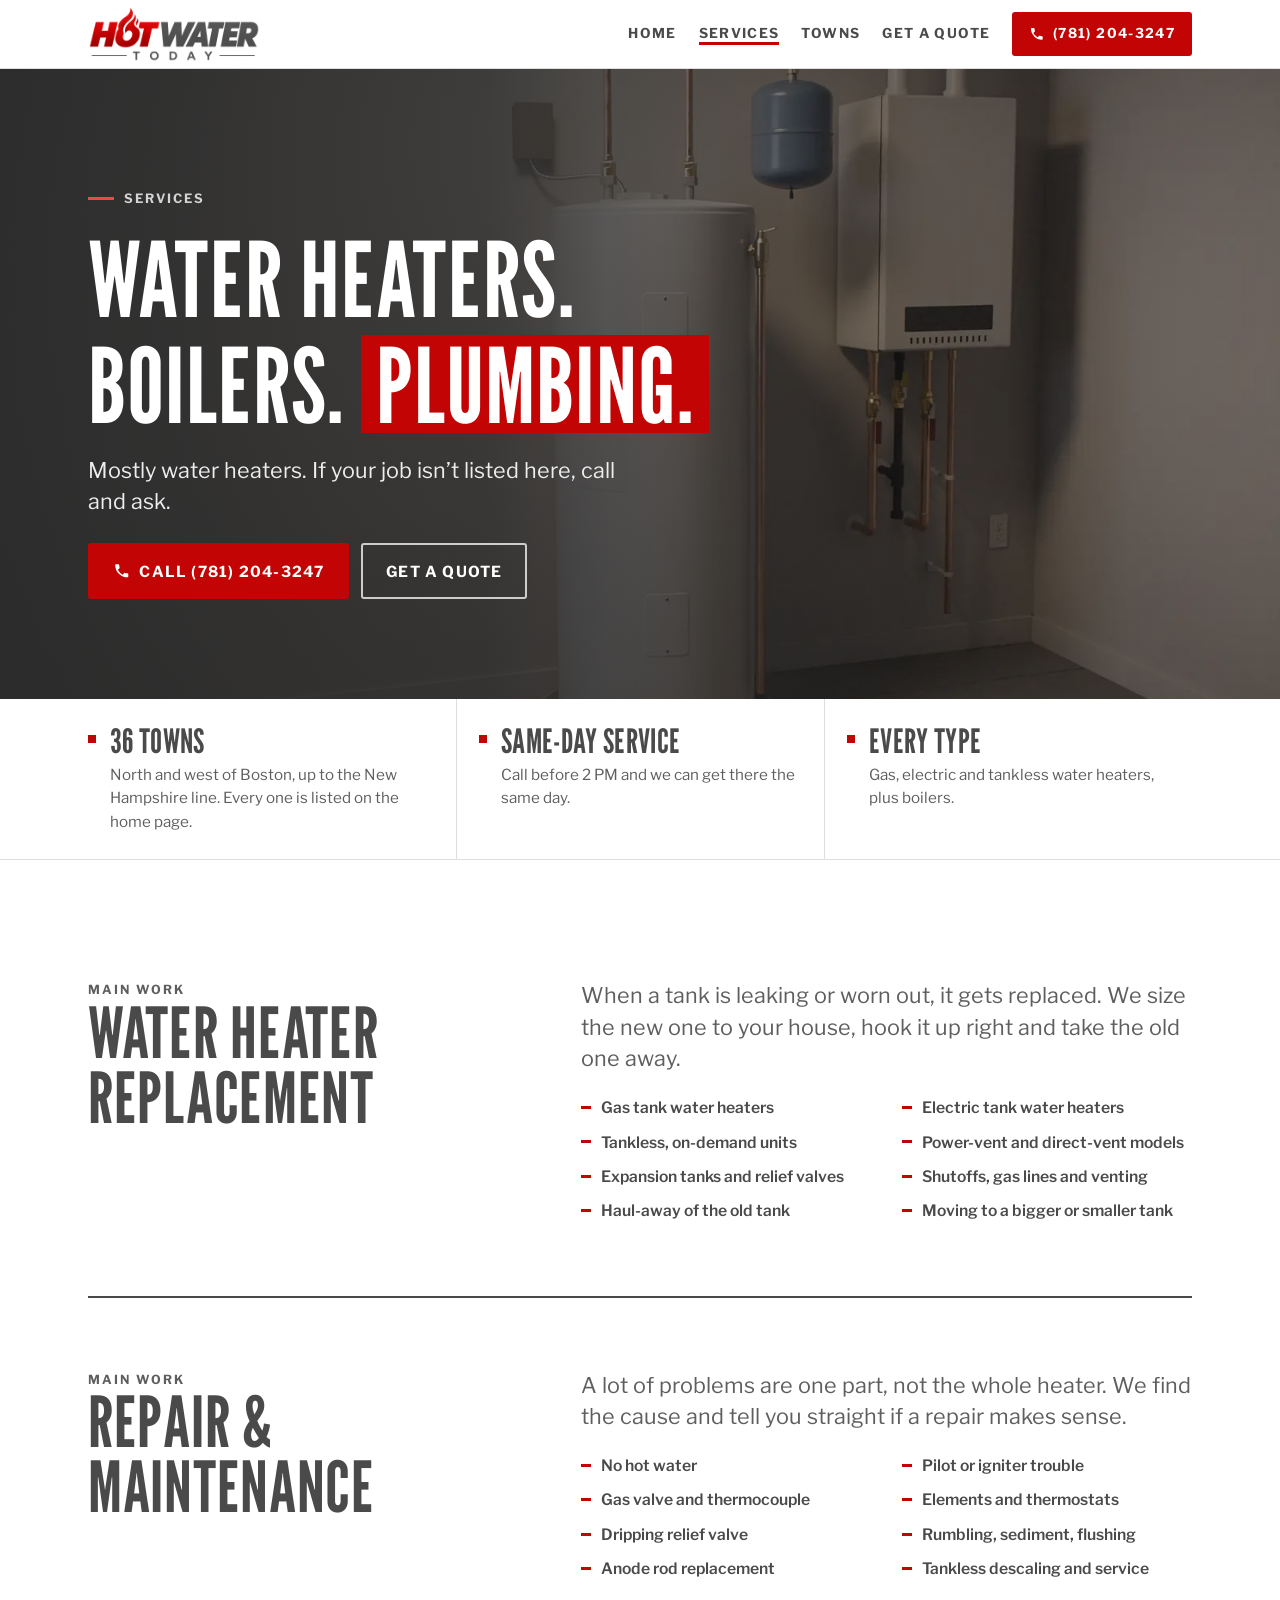
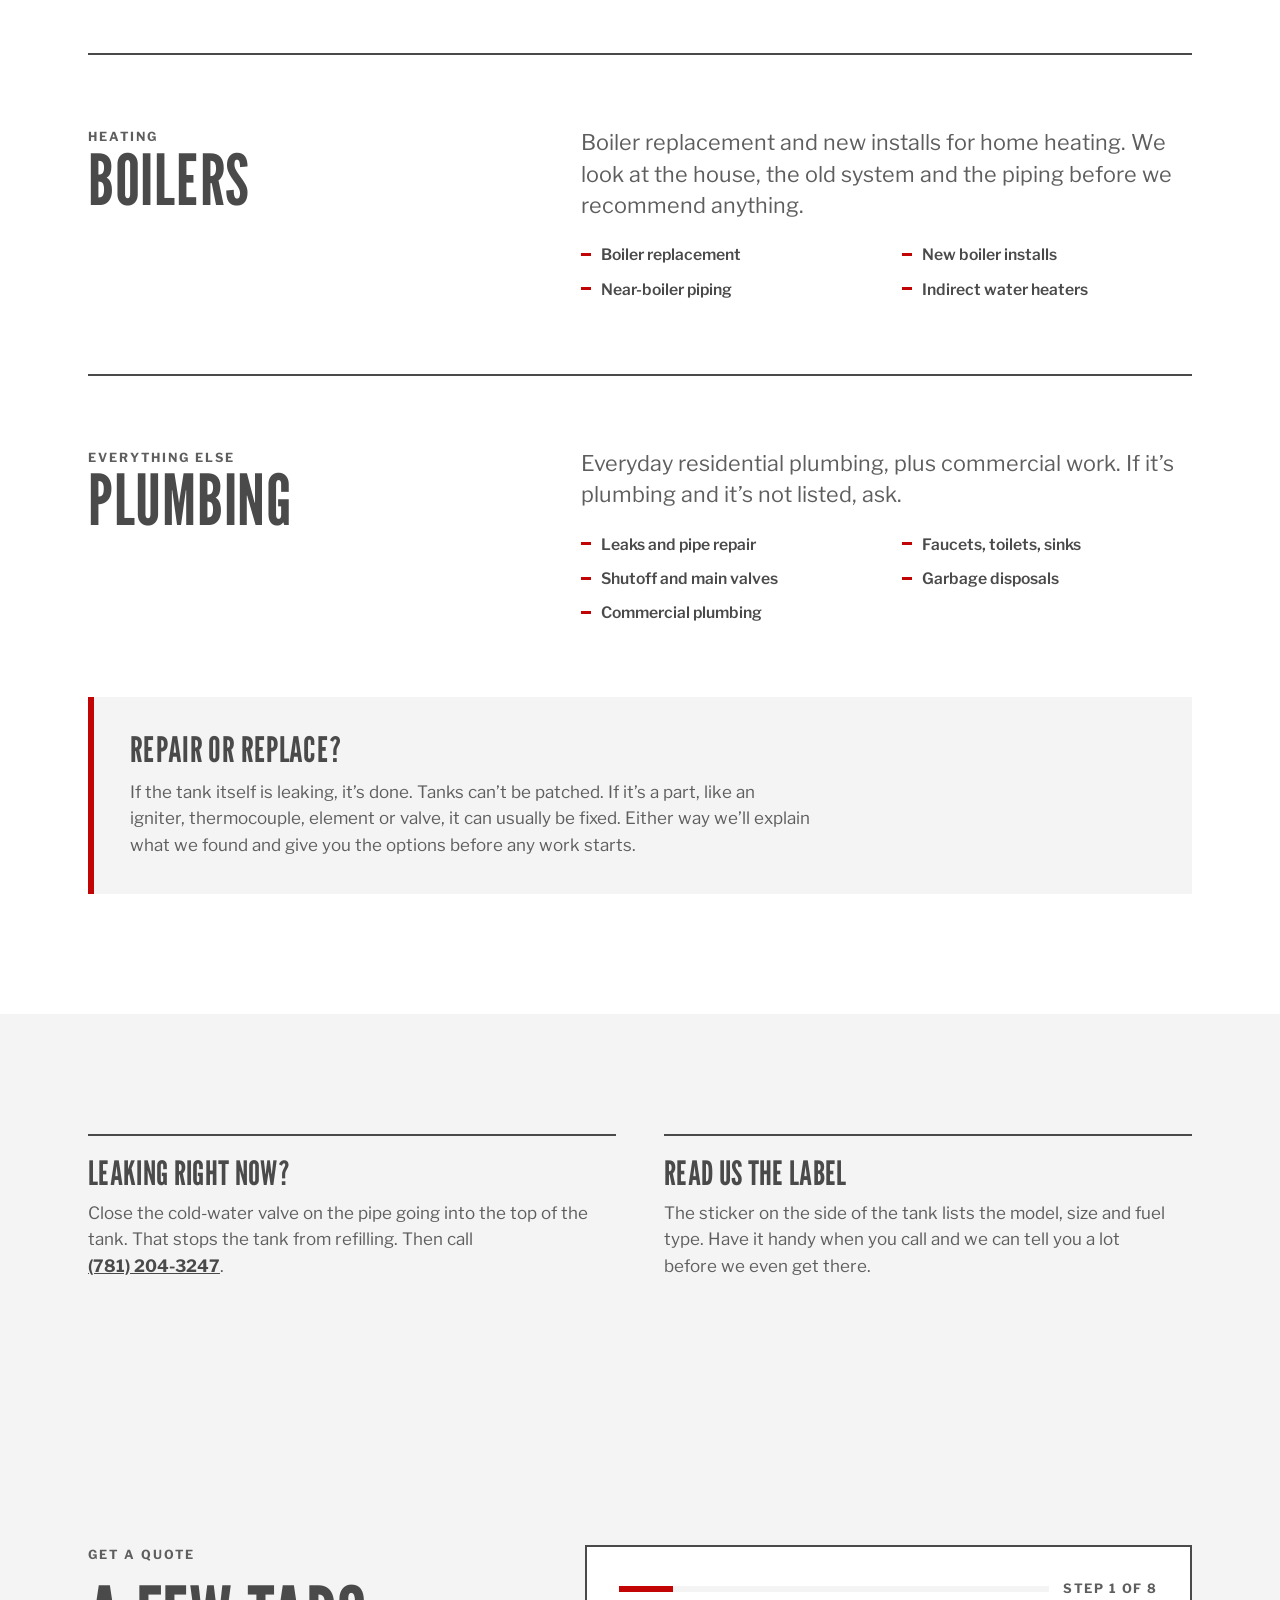
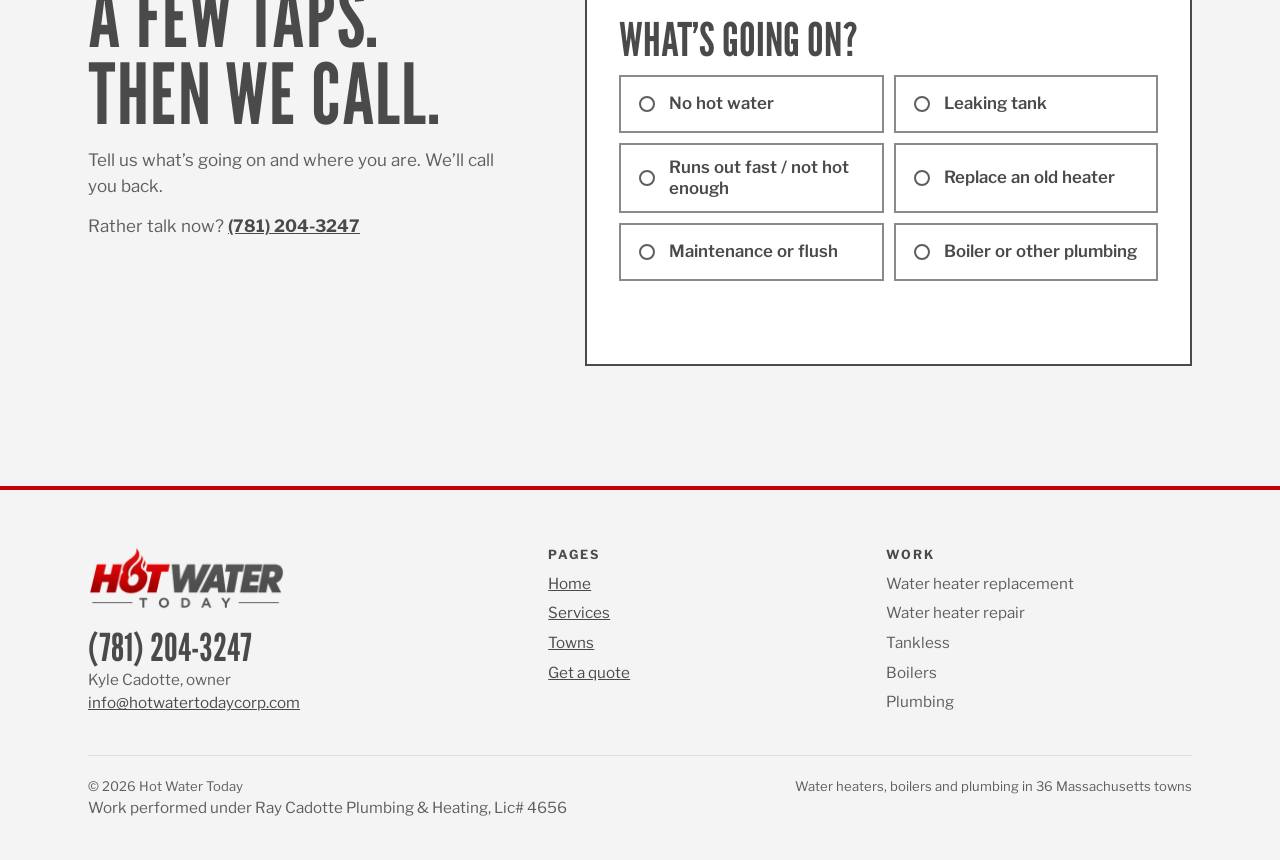
==== commit fbda2c14: "Show license line in footer: Ray Cadotte Plumbing & Heating, Lic# 4656" ====
--- a/services.html
+++ b/services.html
@@ -284,6 +284,7 @@
       </div>
     </div>
     <div class="legal"><span>&copy; <span class="yr">2026</span> Hot Water Today</span><span>Water heaters, boilers and plumbing in 36 Massachusetts towns</span></div>
+    <p class="lic">Work performed under Ray Cadotte Plumbing &amp; Heating, Lic# 4656</p>
   </div>
 </footer>
 <nav class="call-bar" aria-label="Call or get a quote">
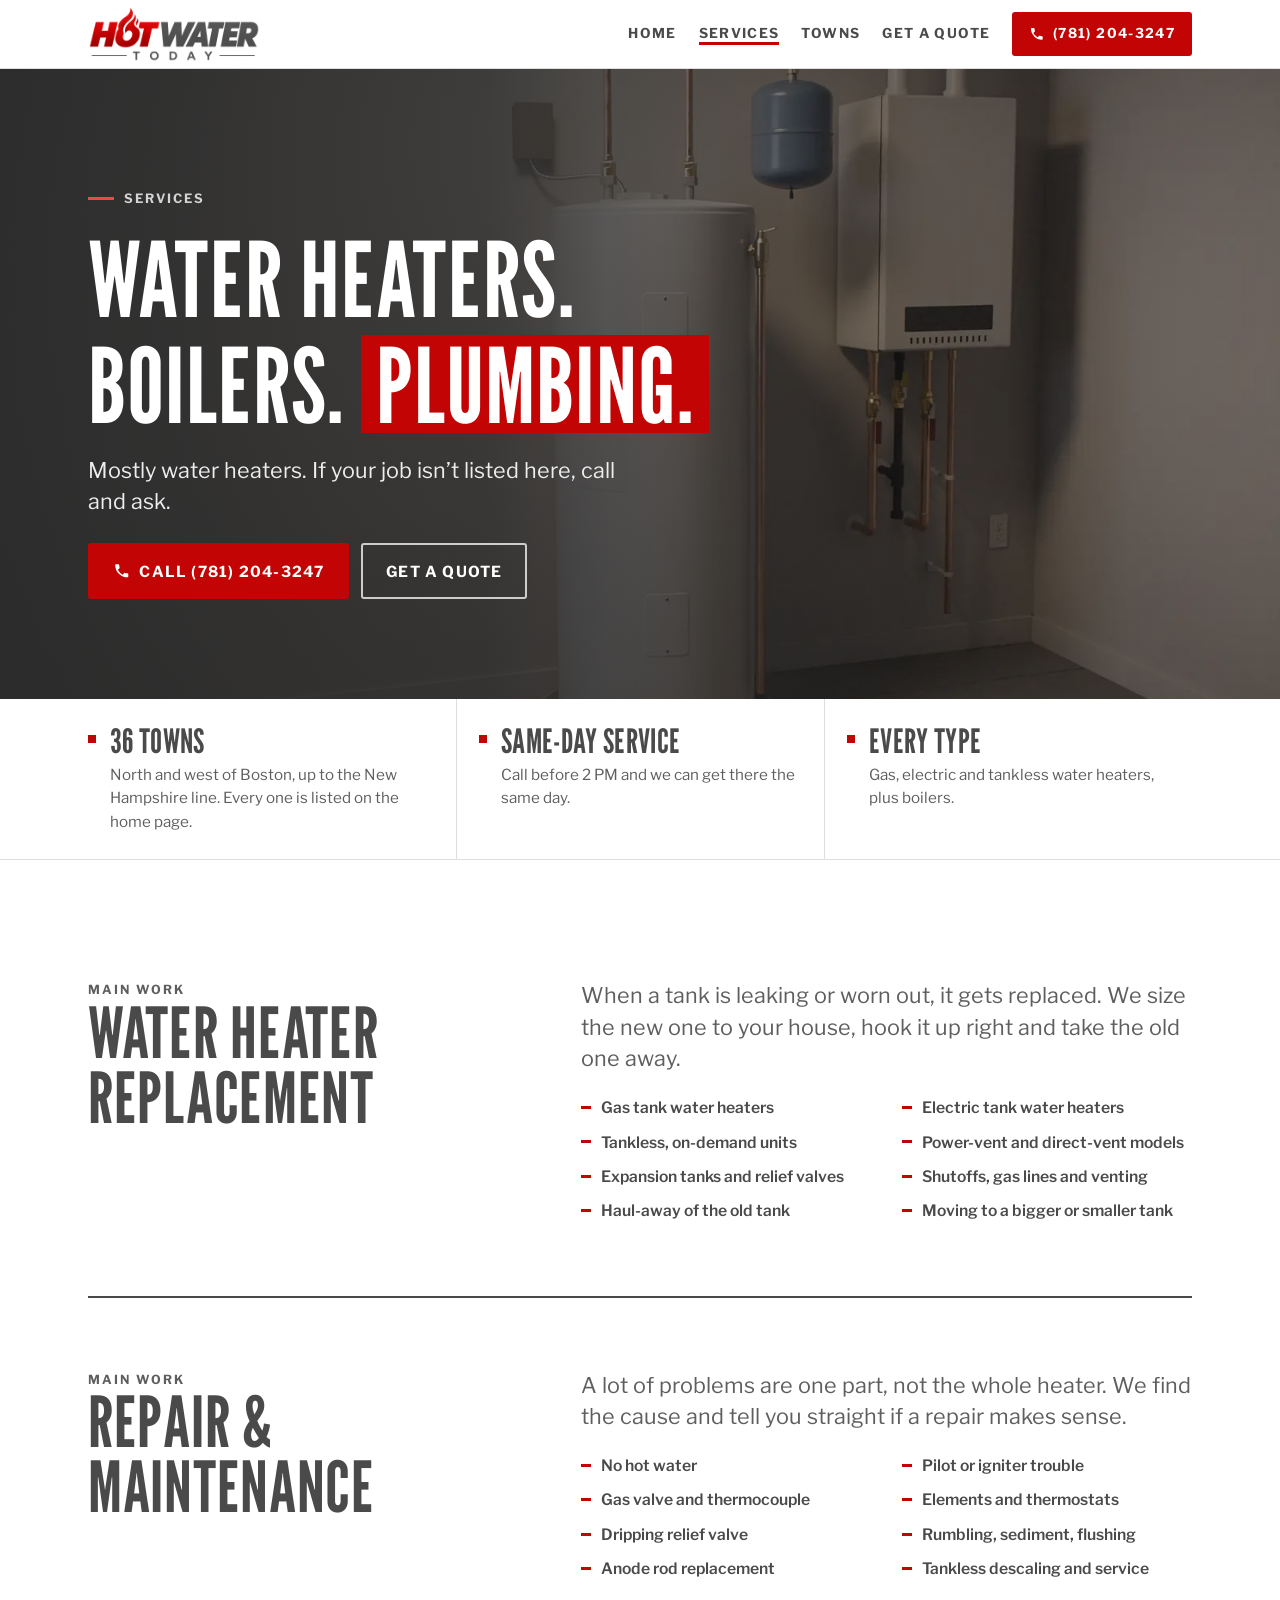
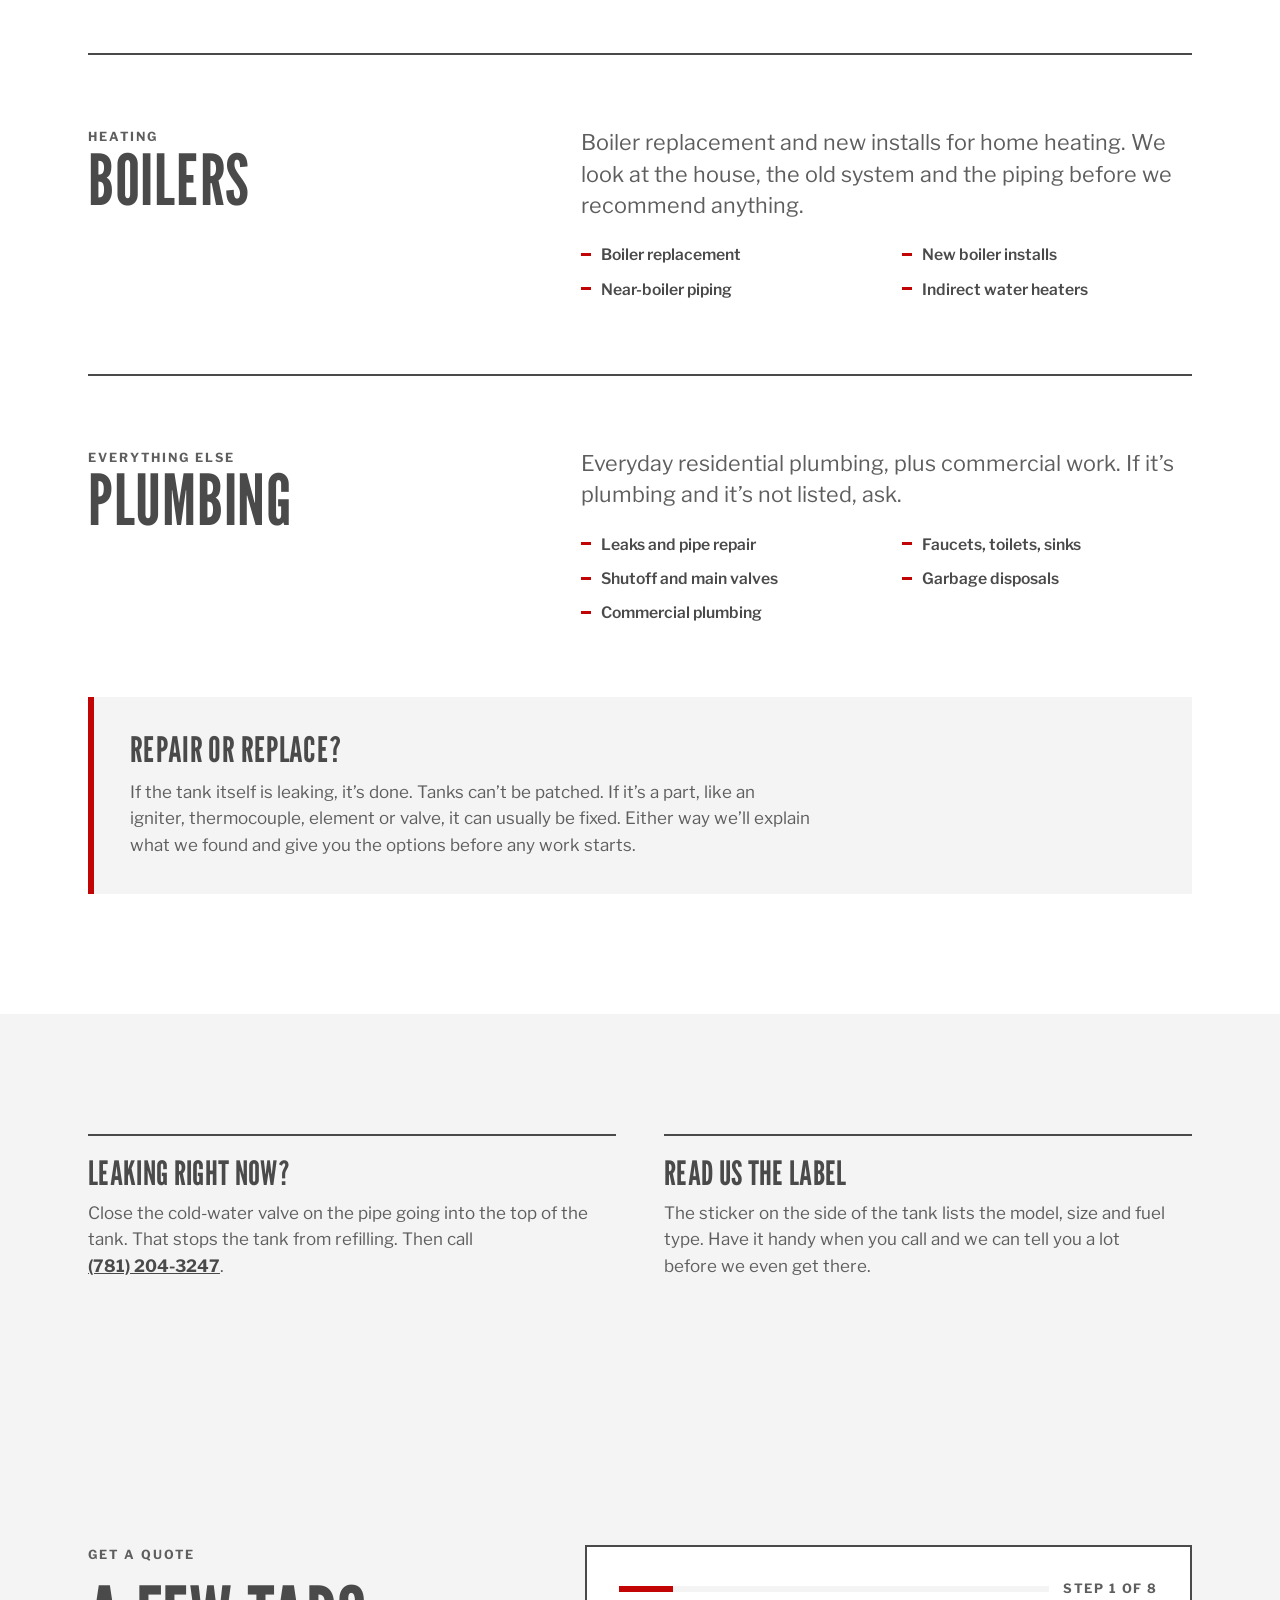
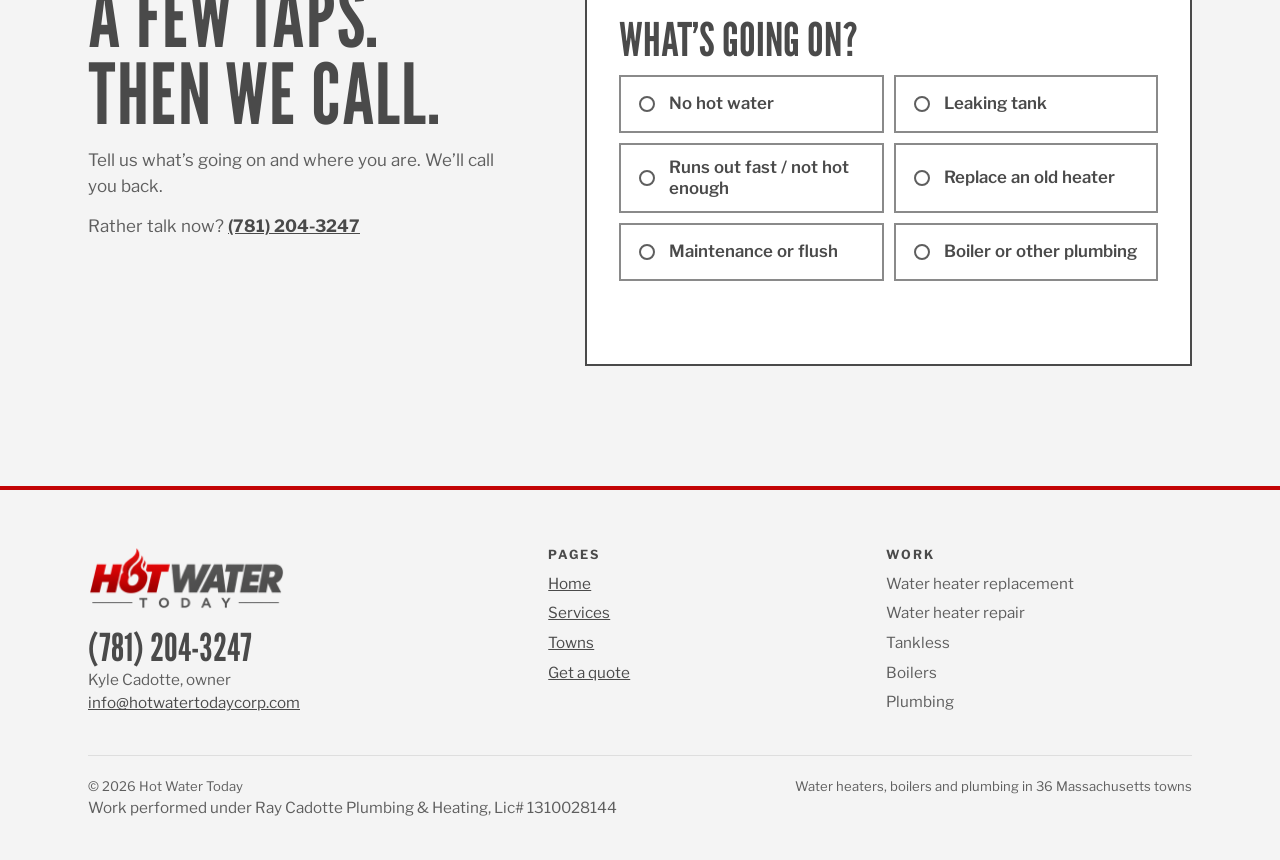
==== commit 5e431ba4: "Update license number to Lic# 1310028144" ====
--- a/services.html
+++ b/services.html
@@ -284,7 +284,7 @@
       </div>
     </div>
     <div class="legal"><span>&copy; <span class="yr">2026</span> Hot Water Today</span><span>Water heaters, boilers and plumbing in 36 Massachusetts towns</span></div>
-    <p class="lic">Work performed under Ray Cadotte Plumbing &amp; Heating, Lic# 4656</p>
+    <p class="lic">Work performed under Ray Cadotte Plumbing &amp; Heating, Lic# 1310028144</p>
   </div>
 </footer>
 <nav class="call-bar" aria-label="Call or get a quote">
